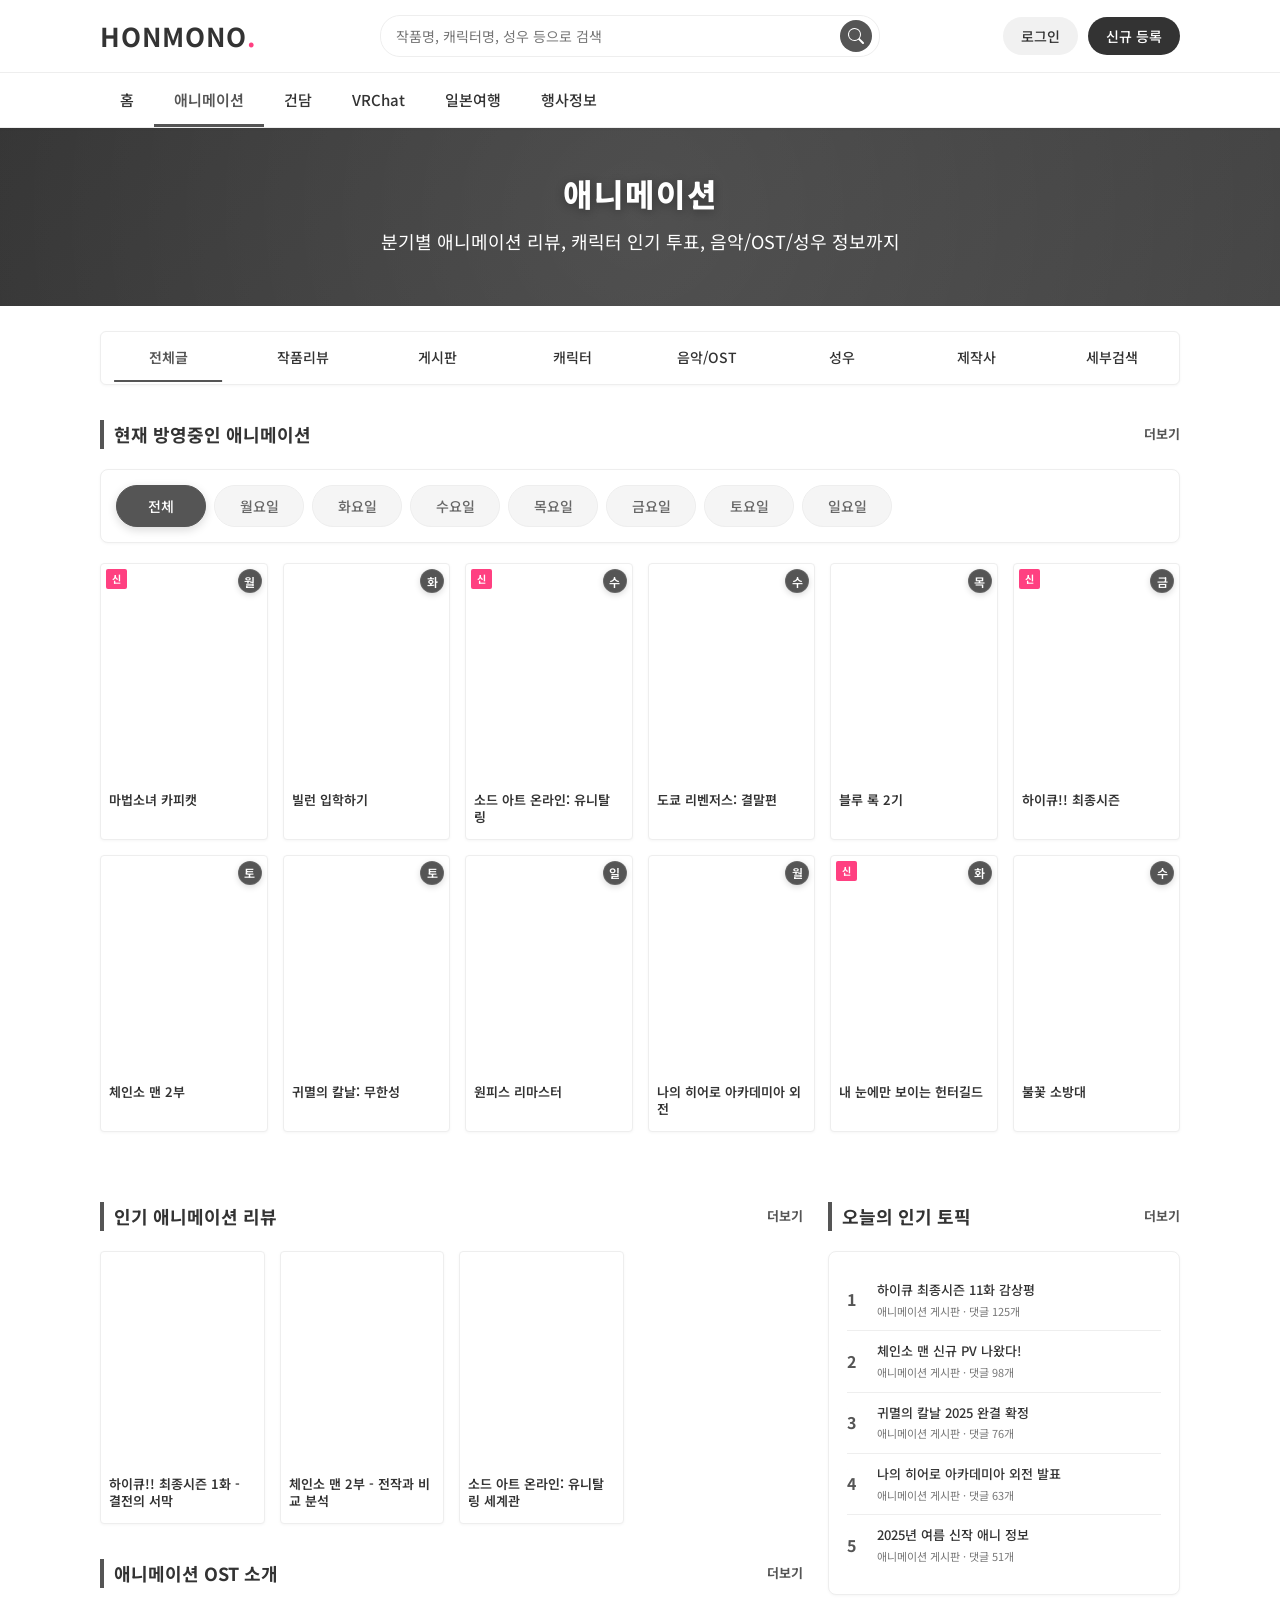
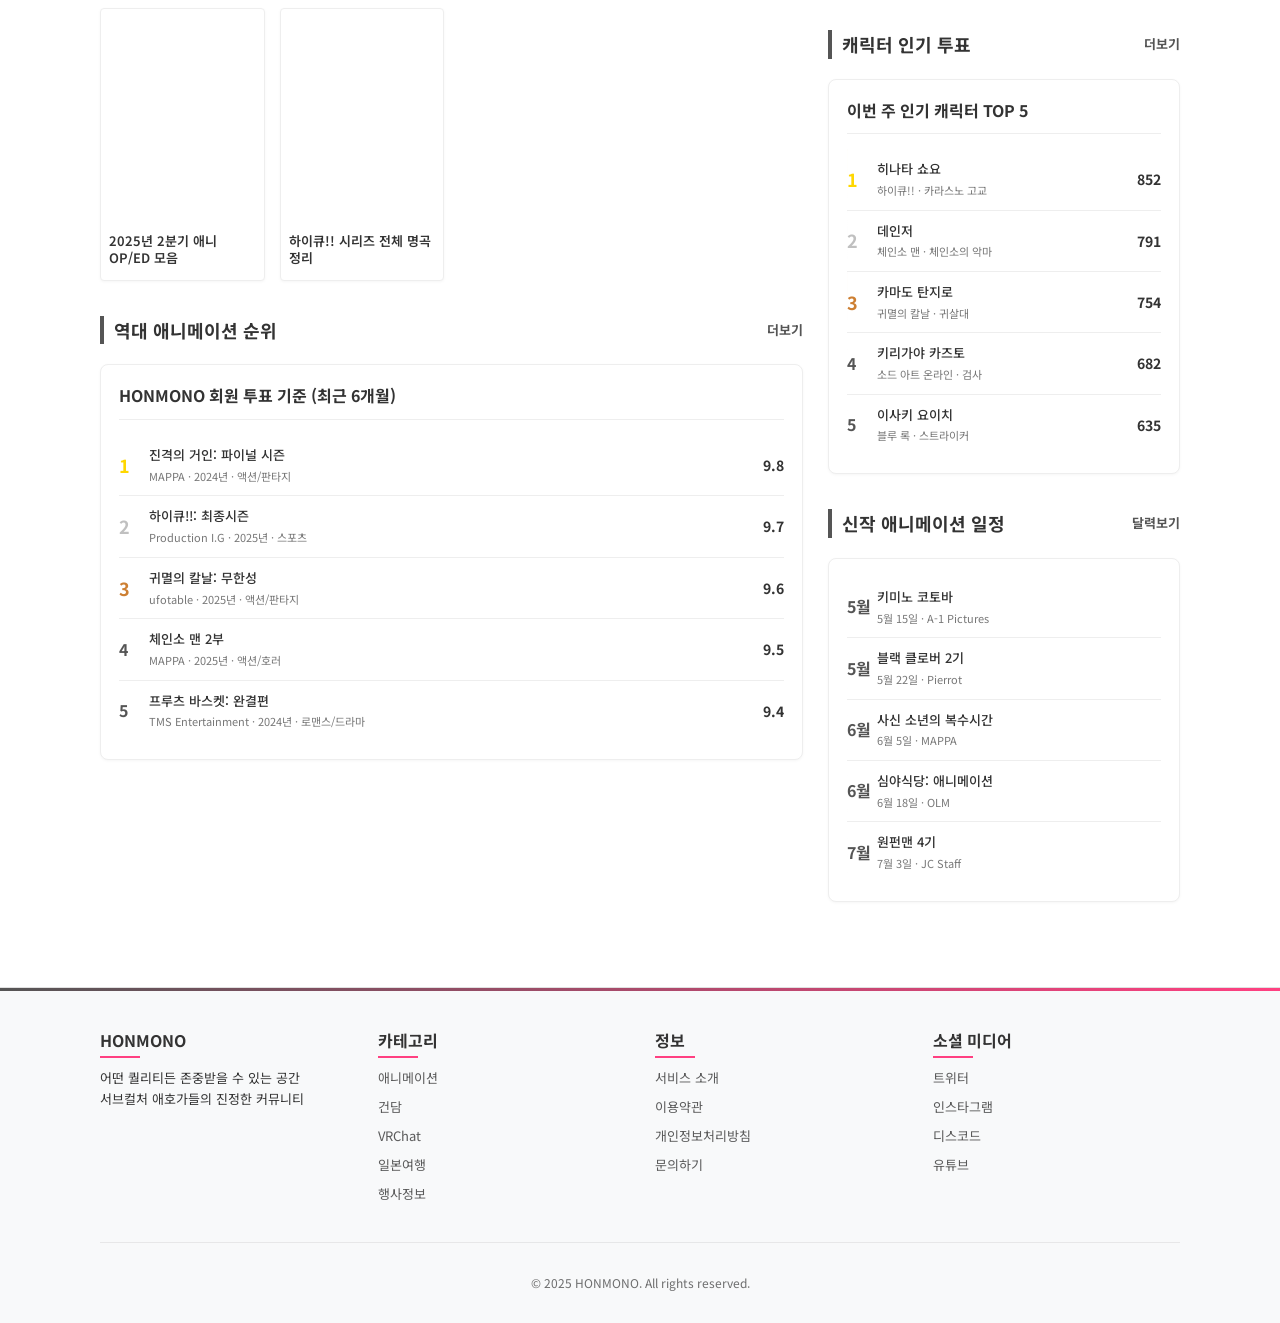
==== anime.html @ 8a212b44 "Add files via upload" ====
<!DOCTYPE html>
<html lang="ko">
<head>
  <meta charset="UTF-8">
  <meta name="viewport" content="width=device-width, initial-scale=1.0">
  <title>애니메이션 - HONMONO</title>
  <style>
    :root {
      --primary: #555555; /* 다크 그레이 - 메인 페이지와 동일 */
      --primary-dark: #333333;
      --secondary: #777777; /* 미디움 그레이 */
      --accent: #FF4081; /* 핑크 컬러 - 로고 점에 사용 */
      --background: #FFFFFF; /* 배경 흰색 */
      --header-bg: #FFFFFF; /* 헤더 배경 흰색 */
      --header-text: #333333; /* 헤더 텍스트 색상 */
      --dark-bg: #F8F9FA; /* 매우 밝은 회색으로 푸터 배경 */
      --light-text: #333333; /* 푸터 텍스트 색상 */
      --dark-text: #333333;
      --card-bg: #FFFFFF;
      --border-color: #EEEEEE;
      --card-shadow: 0 1px 3px rgba(0, 0, 0, 0.04);
      --hover-bg: #F5F5F5; /* 호버 배경색 */
    }
    
    * {
      margin: 0;
      padding: 0;
      box-sizing: border-box;
      font-family: 'Noto Sans KR', sans-serif;
    }
    
    body {
      background-color: var(--background);
      color: var(--dark-text);
      line-height: 1.6;
      font-size: 14px;
      min-height: 100vh; /* 최소 높이를 화면 높이로 설정 */
    }
    
    a {
      text-decoration: none;
      color: inherit;
    }
    
    .container {
      width: 90%;
      max-width: 1080px; /* 최대 너비를 1080px로 제한 */
      margin: 0 auto;
      padding: 0;
    }
    
    /* 애니메이션 정의 */
    @keyframes fadeIn {
      from { opacity: 0; transform: translateY(10px); }
      to { opacity: 1; transform: translateY(0); }
    }
    
    @keyframes slideInRight {
      from { opacity: 0; transform: translateX(30px); }
      to { opacity: 1; transform: translateX(0); }
    }
    
    @keyframes slideInLeft {
      from { opacity: 0; transform: translateX(-30px); }
      to { opacity: 1; transform: translateX(0); }
    }
    
    @keyframes zoomIn {
      from { opacity: 0; transform: scale(0.9); }
      to { opacity: 1; transform: scale(1); }
    }
    
    @keyframes gradientShift {
      0% { background-position: 0% 50%; }
      50% { background-position: 100% 50%; }
      100% { background-position: 0% 50%; }
    }
    
    @keyframes verySubtleBreathing {
      0% { opacity: 0.95; transform: scale(1); }
      50% { opacity: 1; transform: scale(1.01); } /* 크기 변화 매우 미세하게 */
      100% { opacity: 0.95; transform: scale(1); }
    }
    
    /* 헤더 - 메인 페이지와 동일 스타일 */
    header {
      background-color: var(--header-bg);
      color: var(--header-text);
      box-shadow: 0 1px 3px rgba(0, 0, 0, 0.05);
      position: sticky;
      top: 0;
      z-index: 1000;
      padding: 15px 0 0 0;
    }
    
    .header-container {
      display: flex;
      justify-content: space-between;
      align-items: center;
      margin-bottom: 15px;
    }
    
    .logo {
      font-size: 26px;
      font-weight: 700;
      display: flex;
      align-items: center;
      letter-spacing: 1px;
      color: var(--primary-dark);
      transition: all 0.3s ease;
    }
    
    .logo:hover {
      transform: scale(1.05);
    }
    
    .logo span {
      color: var(--accent); /* 로고의 점만 핑크색 */
      animation: none; /* pulseGlow 애니메이션 제거 */
    }
    
    /* 검색창 - 헤더에 통합 */
    .header-search {
      display: flex;
      align-items: center;
      flex: 1;
      max-width: 500px;
      margin: 0 30px;
      position: relative;
      overflow: hidden;
    }
    
    .search-input {
      width: 100%;
      padding: 10px 15px;
      border: 1px solid #eee;
      border-radius: 20px;
      font-size: 14px;
      transition: all 0.3s ease;
    }
    
    .search-input:focus {
      outline: none;
      border-color: var(--primary);
      box-shadow: 0 0 5px rgba(0, 0, 0, 0.1);
    }
    
    .search-btn {
      background-color: var(--primary);
      color: white;
      border: none;
      border-radius: 50%;
      width: 32px;
      height: 32px;
      display: flex;
      align-items: center;
      justify-content: center;
      margin-left: -40px;
      cursor: pointer;
      transition: all 0.3s ease;
      z-index: 5;
    }
    
    .search-btn:hover {
      background-color: var(--primary-dark);
      transform: rotate(90deg);
    }
    
    .search-btn svg {
      transition: all 0.3s ease;
    }
    
    .search-btn:hover svg {
      transform: scale(1.2);
    }
    
    /* 키워드 애니메이션 */
    .search-keywords {
      position: absolute;
      top: 100%;
      left: 0;
      width: 100%;
      background-color: white;
      box-shadow: 0 5px 15px rgba(0,0,0,0.1);
      border-radius: 0 0 20px 20px;
      padding: 10px;
      z-index: 100;
      display: none;
      opacity: 0;
      transform: translateY(-10px);
      transition: all 0.3s ease;
    }
    
    .search-input:focus ~ .search-keywords {
      display: block;
      opacity: 1;
      transform: translateY(0);
    }
    
    .keyword-chip {
      display: inline-block;
      padding: 5px 12px;
      background-color: #f0f0f0;
      border-radius: 15px;
      margin: 5px;
      font-size: 12px;
      transition: all 0.3s ease;
      cursor: pointer;
    }
    
    .keyword-chip:hover {
      background-color: var(--primary);
      color: white;
      transform: translateY(-3px);
      box-shadow: 0 3px 8px rgba(0,0,0,0.1);
    }
    
    /* 사용자 액션 버튼 */
    .user-actions {
      display: flex;
      gap: 10px;
    }
    
    .login-btn, .signup-btn {
      padding: 8px 18px;
      border-radius: 20px;
      font-size: 14px;
      font-weight: 500;
      transition: all 0.3s ease;
    }
    
    .login-btn {
      background-color: #f1f1f1;
      color: #333;
    }
    
    .signup-btn {
      background-color: #333;
      color: white;
      position: relative;
      overflow: hidden;
    }
    
    .login-btn:hover {
      background-color: #e5e5e5;
      transform: translateY(-3px);
    }
    
    .signup-btn:hover {
      background-color: #555555; /* 무채색(진한 회색)으로 변경 */
      transform: translateY(-3px); /* 약간 위로 이동 */
      box-shadow: 0 4px 8px rgba(0, 0, 0, 0.2); /* 그림자 추가 */
      color: white; /* 텍스트는 흰색 유지 */
    }
    
    /* 네비게이션 바 */
    .navigation-container {
      border-top: 1px solid #eee;
      border-bottom: 1px solid #eee;
    }
    
    .main-nav ul {
      display: flex;
      list-style: none;
      padding: 0;
      margin: 0;
    }
    
    .main-nav ul li a {
      display: block;
      padding: 15px 20px;
      font-size: 15px;
      font-weight: 500;
      color: #333;
      transition: all 0.2s ease;
      position: relative;
    }
    
    .main-nav ul li a:hover {
      color: var(--primary);
    }
    
    .main-nav ul li a.active {
      color: var(--primary);
      font-weight: 600;
    }
    
    .main-nav ul li a.active::after {
      content: '';
      position: absolute;
      bottom: 0;
      left: 0;
      width: 100%;
      height: 3px;
      background-color: var(--primary);
      animation: slideInRight 0.5s ease;
    }
    
    /* 배너 영역 */
    .category-banner {
      background: linear-gradient(135deg, #333333, #444444, #555555);
      background-size: 200% 200%;
      animation: gradientShift 10s ease infinite;
      padding: 40px 0;
      text-align: center;
      color: white;
      margin-bottom: 25px;
      position: relative;
      overflow: hidden;
    }
    
    .category-banner::before {
      content: '';
      position: absolute;
      width: 200%;
      height: 200%;
      top: -50%;
      left: -50%;
      background: radial-gradient(circle, rgba(255,255,255,0.1) 0%, transparent 60%);
      animation: rotating 40s linear infinite;
    }
    
    .category-banner h1 {
      position: relative;
      font-size: 32px;
      font-weight: 800;
      margin-bottom: 8px;
      display: inline-block;
      color: white;
      letter-spacing: 2px;
      animation: verySubtleBreathing 5s infinite ease-in-out;
      text-shadow: 0 2px 10px rgba(0,0,0,0.3);
    }
    
    .category-banner p {
      font-size: 18px;
      margin-top: 0;
      margin-bottom: 10px;
      display: block;
      width: 100%;
      text-align: center;
      opacity: 0;
      animation: fadeIn 1s ease forwards 0.5s;
    }
    
    /* 섹션 공통 스타일 */
    section {
      margin: 35px 0;
      padding: 0;
      animation: fadeIn 0.8s ease-out;
    }
    
    .section-title {
      font-size: 18px;
      font-weight: 700;
      margin-bottom: 20px;
      color: var(--primary-dark);
      border-left: 4px solid var(--primary);
      padding-left: 10px;
      display: flex;
      justify-content: space-between;
      align-items: center;
      position: relative;
    }
    
    /* 분홍색 밑줄 제거 */
    .section-title::after {
      display: none;
    }
    
    .view-more {
      font-size: 13px;
      color: var(--primary);
      transition: all 0.3s ease;
      display: flex;
      align-items: center;
    }
    
    /* 화살표 제거 */
    .view-more::after {
      display: none;
    }
    
    .view-more:hover {
      color: var(--primary-dark);
    }
    
    /* 하부 게시판 메뉴 */
    .submenu {
      display: flex;
      background-color: var(--card-bg);
      border-radius: 6px;
      overflow: hidden;
      box-shadow: var(--card-shadow);
      margin-bottom: 25px;
      border: 1px solid var(--border-color);
      animation: fadeIn 0.8s ease;
    }
    
    .submenu a {
      flex: 1;
      padding: 14px 0;
      text-align: center;
      font-weight: 500;
      font-size: 14px;
      color: var(--dark-text);
      transition: all 0.3s ease;
      border-bottom: 2px solid transparent;
      position: relative;
    }
    
    .submenu a::before {
      content: '';
      position: absolute;
      bottom: 0;
      left: 50%;
      width: 0;
      height: 2px;
      background-color: var(--primary);
      transition: all 0.3s ease;
      transform: translateX(-50%);
    }
    
    .submenu a:hover {
      background-color: var(--hover-bg);
      color: var(--primary);
    }
    
    .submenu a:hover::before {
      width: 80%;
    }
    
    .submenu a.active {
      color: var(--primary);
      font-weight: 600;
    }
    
    .submenu a.active::before {
      width: 80%;
    }
    
    /* 세부검색 스타일 */
    .search-menu-item {
      display: flex;
      align-items: center;
      justify-content: center;
    }
    
    .search-menu-item::before {
      content: '';
      display: inline-block;
      width: 14px;
      height: 14px;
      margin-right: 4px;
      background-image: url("data:image/svg+xml,%3Csvg xmlns='http://www.w3.org/2000/svg' width='14' height='14' viewBox='0 0 24 24' fill='none' stroke='%23555555' stroke-width='2' stroke-linecap='round' stroke-linejoin='round'%3E%3Ccircle cx='11' cy='11' r='8'%3E%3C/circle%3E%3Cline x1='21' y1='21' x2='16.65' y2='16.65'%3E%3C/line%3E%3C/svg%3E");
      background-size: contain;
      background-repeat: no-repeat;
    }
    
    /* 요일 탭 스타일 */
    .weekday-tabs {
      display: flex;
      gap: 8px;
      margin-bottom: 20px;
      background-color: var(--card-bg);
      border-radius: 8px;
      padding: 15px;
      box-shadow: var(--card-shadow);
      border: 1px solid var(--border-color);
      overflow-x: auto;
      -ms-overflow-style: none;
      scrollbar-width: none;
      animation: fadeIn 0.8s ease;
    }
    
    .weekday-tabs::-webkit-scrollbar {
      display: none;
    }
    
    .weekday-tab {
      background-color: #f5f5f5;
      border: 1px solid #eee;
      border-radius: 25px;
      padding: 10px 18px;
      font-size: 14px;
      font-weight: 500;
      color: #666;
      cursor: pointer;
      transition: all 0.3s ease;
      min-width: 90px;
      text-align: center;
      position: relative;
      overflow: hidden;
    }
    
    .weekday-tab::before {
      content: '';
      position: absolute;
      top: 0;
      left: 0;
      width: 100%;
      height: 100%;
      background: linear-gradient(120deg, transparent, rgba(255,255,255,0.6), transparent);
      transform: translateX(-100%);
      transition: all 0.6s ease;
    }
    
    .weekday-tab:hover {
      background-color: #ededed;
      transform: translateY(-3px);
      box-shadow: 0 3px 10px rgba(0,0,0,0.08);
    }
    
    .weekday-tab:hover::before {
      transform: translateX(100%);
    }
    
    .weekday-tab.active {
      background-color: var(--primary);
      color: white;
      border-color: var(--primary);
      box-shadow: 0 3px 10px rgba(0,0,0,0.15);
    }
    
    /* 애니메이션 그리드 (이미지와 같은 스타일로 수정) */
    .anime-grid {
      display: grid;
      grid-template-columns: repeat(auto-fill, minmax(160px, 1fr)); /* 더 작은 카드로 조정 */
      gap: 15px; /* 간격 줄임 */
    }
    
    .anime-grid.small {
      grid-template-columns: repeat(auto-fill, minmax(160px, 1fr));
    }
    
    /* 애니메이션 카드 수정 */
    .anime-card {
      background: var(--card-bg);
      border-radius: 4px; /* 더 작은 라운드 처리 */
      overflow: hidden;
      box-shadow: var(--card-shadow);
      transition: transform 0.3s, box-shadow 0.3s;
      border: 1px solid var(--border-color);
      position: relative;
    }
    
    /* 호버 효과 간소화 */
    .anime-card:hover {
      transform: translateY(-5px);
      box-shadow: 0 5px 15px rgba(0, 0, 0, 0.1);
    }
    
    /* 이미지 비율 조정 */
    .anime-image {
      height: 0;
      padding-bottom: 133%; /* 3:4 비율로 조정 */
      background-position: center;
      background-size: cover;
      position: relative;
    }
    
    /* 새 배지 스타일 */
    .new-badge {
      position: absolute;
      top: 5px;
      left: 5px;
      background-color: #FF4081;
      color: white;
      padding: 2px 6px;
      font-size: 10px;
      font-weight: 700;
      border-radius: 2px;
      z-index: 2;
    }
    
    /* 요일 배지 스타일 변경 - 모노톤으로 통일 */
    .weekday-badge {
      position: absolute;
      top: 5px;
      right: 5px; /* 오른쪽으로 이동 */
      background: #555555; /* 모든 배지 배경색을 중간 톤의 그레이로 통일 */
      color: #ffffff; /* 텍스트는 흰색으로 통일 */
      width: 24px; /* 크기 줄임 */
      height: 24px; /* 크기 줄임 */
      border-radius: 50%;
      display: flex;
      align-items: center;
      justify-content: center;
      font-weight: 600;
      font-size: 12px;
      box-shadow: 0 2px 6px rgba(0, 0, 0, 0.15);
      z-index: 2;
      border: 1px solid rgba(255, 255, 255, 0.1);
      transition: all 0.3s ease;
    }
    
    /* 호버 효과 */
    .anime-card:hover .weekday-badge {
      transform: scale(1.1);
      background: #333333; /* 호버 시 약간 더 어두운 색상으로 변경 */
      box-shadow: 0 3px 8px rgba(0, 0, 0, 0.25);
    }
    
    /* 애니메이션 내용 영역 */
    .anime-content {
      padding: 8px; /* 패딩 줄임 */
    }
    
    /* 제목 스타일 간소화 */
    .anime-title {
      font-size: 13px; /* 더 작은 폰트 사이즈 */
      font-weight: 600;
      margin-bottom: 5px;
      line-height: 1.3;
      -webkit-line-clamp: 2;
      -webkit-box-orient: vertical;
      overflow: hidden;
      display: -webkit-box;
      height: 2.6em; /* 두 줄 높이 고정 */
    }
    
    /* 컬럼 레이아웃 */
    .two-column {
      display: grid;
      grid-template-columns: 2fr 1fr;
      gap: 25px;
    }
    
    /* 순위 스타일 */
    .ranking-container {
      background: var(--card-bg);
      border-radius: 8px;
      padding: 18px;
      box-shadow: var(--card-shadow);
      margin-bottom: 25px;
      border: 1px solid var(--border-color);
      transition: all 0.3s ease;
    }
    
    .ranking-container:hover {
      box-shadow: 0 10px 20px rgba(0, 0, 0, 0.08);
      transform: translateY(-5px);
    }
    
    .ranking-title {
      font-size: 16px;
      font-weight: 700;
      margin-bottom: 15px;
      color: var(--primary-dark);
      padding-bottom: 10px;
      border-bottom: 1px solid var(--border-color);
    }
    
    .ranking-list {
      list-style-type: none;
    }
    
/* 인기 순위 항목에 빛 지나가는 효과 추가 */
.ranking-item {
  display: flex;
  align-items: center;
  padding: 10px 0;
  border-bottom: 1px solid var(--border-color);
  transition: all 0.3s ease;
  opacity: 0;
  transform: translateX(-10px);
  animation: slideInLeft 0.5s ease forwards;
  animation-delay: calc(var(--rank-index, 0) * 0.1s);
  position: relative; /* 가상 요소 위치 기준 */
  overflow: hidden; /* 빛 효과 가두기 */
}

/* 빛 지나가는 효과를 위한 가상 요소 */
.ranking-item::before {
  content: '';
  position: absolute;
  top: 0;
  left: 0;
  width: 100%;
  height: 100%;
  background: linear-gradient(120deg, transparent, rgba(255, 255, 255, 0.2), transparent);
  transform: translateX(-100%);
  transition: all 0.5s ease;
  z-index: 1;
  pointer-events: none;
}

/* 호버 시 빛 효과 애니메이션 */
.ranking-item:hover::before {
  transform: translateX(100%);
}

/* 기존 호버 효과는 유지 */
.ranking-item:hover {
  background-color: rgba(85, 85, 85, 0.05);
  transform: translateX(5px);
  padding-left: 8px;
  border-radius: 4px;
}

/* TOP3 항목에는 더 밝은 빛 효과 */
.top3::before {
  background: linear-gradient(120deg, transparent, rgba(255, 215, 0, 0.15), transparent); /* 금색 빛 */
}

.top3:nth-child(2)::before {
  background: linear-gradient(120deg, transparent, rgba(192, 192, 192, 0.15), transparent); /* 은색 빛 */
}

.top3:nth-child(3)::before {
  background: linear-gradient(120deg, transparent, rgba(205, 127, 50, 0.15), transparent); /* 동색 빛 */
}
    
    .ranking-item:hover {
      background-color: rgba(85, 85, 85, 0.05);
      transform: translateX(5px);
      padding-left: 8px;
      border-radius: 4px;
    }
    
    .ranking-item:last-child {
      border-bottom: none;
    }
    
    .ranking-number {
      flex: 0 0 30px;
      font-size: 16px;
      font-weight: 700;
      color: var(--primary);
    }
    
    .ranking-info {
      flex: 1;
    }
    
    .ranking-name {
      font-weight: 500;
      margin-bottom: 2px;
      font-size: 13px;
      transition: all 0.3s ease;
    }
    
    .ranking-item:hover .ranking-name {
      color: var(--primary);
    }
    
    .ranking-detail {
      font-size: 11px;
      color: #777;
    }
    
    .ranking-score {
      flex: 0 0 40px;
      text-align: right;
      font-weight: 700;
      color: var(--primary-dark);
    }
    
    .top3 .ranking-number {
      font-size: 18px;
      color: gold;
    }
    
    .top3:nth-child(2) .ranking-number {
      color: silver;
    }
    
    .top3:nth-child(3) .ranking-number {
      color: #cd7f32; /* 브론즈 색상 */
    }
    
    /* 푸터 */
    footer {
      background-color: var(--dark-bg);
      color: var(--light-text);
      padding: 40px 0 30px;
      margin-top: 50px;
      font-size: 13px;
      border-top: 1px solid #E0E0E0;
      position: relative;
      overflow: hidden;
    }
    
    footer::before {
      content: '';
      position: absolute;
      top: 0;
      left: 0;
      width: 100%;
      height: 3px;
      background: linear-gradient(90deg, var(--primary), var(--accent), var(--primary));
      background-size: 200% 100%;
      animation: gradientShift 10s ease infinite;
    }
    
    .footer-content {
      display: grid;
      grid-template-columns: repeat(auto-fit, minmax(180px, 1fr));
      gap: 30px;
      animation: fadeIn 1s ease;
    }
    
    .footer-section h3 {
      margin-bottom: 15px;
      color: var(--primary-dark);
      font-size: 16px;
      position: relative;
      display: inline-block;
    }
    
    .footer-section h3::after {
      content: '';
      position: absolute;
      bottom: -5px;
      left: 0;
      width: 40px;
      height: 2px;
      background-color: var(--accent);
      transition: all 0.3s ease;
    }
    
    .footer-section:hover h3::after {
      width: 100%;
    }
    
    .footer-section ul {
      list-style: none;
    }
    
    .footer-section ul li {
      margin-bottom: 8px;
      transition: all 0.3s ease;
      transform: translateX(0);
    }
    
    .footer-section ul li a {
      opacity: 0.8;
      transition: all 0.3s ease;
      display: inline-block;
    }
    
    .footer-section ul li a:hover {
      opacity: 1;
      color: var(--primary);
      transform: translateX(5px);
    }
    
    .footer-bottom {
      text-align: center;
      padding-top: 30px;
      margin-top: 30px;
      border-top: 1px solid rgba(0, 0, 0, 0.1);
      font-size: 12px;
      opacity: 0.7;
    }
    
    /* 반응형 설계 */
    @media (max-width: 900px) {
      .anime-grid {
        grid-template-columns: repeat(3, 1fr);
      }
    }
    
    @media (max-width: 768px) {
      .header-container {
        flex-direction: column;
      }
      
      .header-search {
        margin: 15px 0;
        max-width: 100%;
      }
      
      .user-actions {
        margin-top: 10px;
      }
      
      .main-nav ul {
        flex-wrap: nowrap;
        overflow-x: auto;
        -ms-overflow-style: none;
        scrollbar-width: none;
      }
      
      .main-nav ul::-webkit-scrollbar {
        display: none;
      }
      
      .main-nav ul li a {
        padding: 12px 15px;
        white-space: nowrap;
      }
      
      .category-banner h1 {
        font-size: 26px;
      }
      
      .category-banner p {
        font-size: 14px;
      }
      
      .two-column {
        grid-template-columns: 1fr;
      }
      
      .anime-grid, .anime-grid.small {
        grid-template-columns: repeat(auto-fill, minmax(130px, 1fr));
      }
      
      .weekday-tabs {
        padding: 10px;
      }
      
      .weekday-tab {
        padding: 8px 12px;
        min-width: 75px;
      }
    }
    
    @media (max-width: 600px) {
      .anime-grid {
        grid-template-columns: repeat(2, 1fr);
        gap: 10px;
      }
      
      .section-title {
        font-size: 16px;
      }
      
      .weekday-badge {
        width: 20px;
        height: 20px;
        font-size: 10px;
      }
    }
  </style>
 <link href="https://fonts.googleapis.com/css2?family=Noto+Sans+KR:wght@400;500;700;900&display=swap" rel="stylesheet">
</head>
<body>
  <!-- 헤더 -->
  <header>
    <div class="container header-container">
      <div class="logo">
        <a href="index.html">HONMONO<span>.</span></a>
      </div>
      <div class="header-search">
        <input type="text" class="search-input" placeholder="작품명, 캐릭터명, 성우 등으로 검색">
        <button class="search-btn">
          <svg xmlns="http://www.w3.org/2000/svg" width="16" height="16" fill="currentColor" viewBox="0 0 16 16">
            <path d="M11.742 10.344a6.5 6.5 0 1 0-1.397 1.398h-.001c.03.04.062.078.098.115l3.85 3.85a1 1 0 0 0 1.415-1.414l-3.85-3.85a1.007 1.007 0 0 0-.115-.1zM12 6.5a5.5 5.5 0 1 1-11 0 5.5 5.5 0 0 1 11 0z"/>
          </svg>
        </button>
        <div class="search-keywords">
          <span class="keyword-chip">하이큐</span>
          <span class="keyword-chip">체인소맨</span>
          <span class="keyword-chip">원피스</span>
          <span class="keyword-chip">귀멸의칼날</span>
          <span class="keyword-chip">소드아트온라인</span>
          <span class="keyword-chip">블루락</span>
          <span class="keyword-chip">애니음악</span>
          <span class="keyword-chip">성우정보</span>
        </div>
      </div>
      <div class="user-actions">
        <a href="#" class="login-btn">로그인</a>
        <a href="#" class="signup-btn">신규 등록</a>
      </div>
    </div>
    <div class="navigation-container">
      <div class="container">
        <nav class="main-nav">
          <ul>
            <li><a href="index.html">홈</a></li>
            <li><a href="anime.html" class="active">애니메이션</a></li>
            <li><a href="gundam.html">건담</a></li>
            <li><a href="vrchat.html">VRChat</a></li>
            <li><a href="travel.html">일본여행</a></li>
            <li><a href="events.html">행사정보</a></li>
          </ul>
        </nav>
      </div>
    </div>
  </header>
  
  <!-- 카테고리 배너 -->
  <div class="category-banner">
    <div class="container">
      <h1>애니메이션</h1>
      <p>분기별 애니메이션 리뷰, 캐릭터 인기 투표, 음악/OST/성우 정보까지</p>
    </div>
  </div>
  
  <div class="container">
    <!-- 하부 게시판 메뉴 - 굿즈 정보 제거, 세부검색 추가 -->
    <div class="submenu">
      <a href="#" class="active">전체글</a>
      <a href="#">작품리뷰</a>
      <a href="#">게시판</a>
      <a href="#">캐릭터</a>
      <a href="#">음악/OST</a>
      <a href="#">성우</a>
      <a href="#">제작사</a>
      <a href="#" class="search-menu-item">세부검색</a>
    </div>
    
    <!-- 현재 방영중 애니메이션 섹션 -->
    <section>
      <div class="section-title">
        현재 방영중인 애니메이션
        <a href="#" class="view-more">더보기</a>
      </div>
      
      <!-- 요일 필터 탭 -->
      <div class="weekday-tabs">
        <button class="weekday-tab active" data-day="all">전체</button>
        <button class="weekday-tab" data-day="mon">월요일</button>
        <button class="weekday-tab" data-day="tue">화요일</button>
        <button class="weekday-tab" data-day="wed">수요일</button>
        <button class="weekday-tab" data-day="thu">목요일</button>
        <button class="weekday-tab" data-day="fri">금요일</button>
        <button class="weekday-tab" data-day="sat">토요일</button>
        <button class="weekday-tab" data-day="sun">일요일</button>
      </div>
      
      <!-- 이미지 스타일 애니메이션 그리드로 변경 -->
      <div class="anime-grid weekday-anime">
        <!-- 월요일 방영 (신작) -->
        <div class="anime-card" data-day="mon">
          <span class="new-badge">신</span>
          <div class="weekday-badge">월</div>
          <div class="anime-image" style="background-image: url('https://via.placeholder.com/400x533');"></div>
          <div class="anime-content">
            <h3 class="anime-title">마법소녀 카피캣</h3>
          </div>
        </div>
        
        <!-- 화요일 방영 -->
        <div class="anime-card" data-day="tue">
          <div class="weekday-badge">화</div>
          <div class="anime-image" style="background-image: url('https://via.placeholder.com/400x533');"></div>
          <div class="anime-content">
            <h3 class="anime-title">빌런 입학하기</h3>
          </div>
        </div>
        
        <!-- 수요일 방영 (신작) -->
        <div class="anime-card" data-day="wed">
          <span class="new-badge">신</span>
          <div class="weekday-badge">수</div>
          <div class="anime-image" style="background-image: url('https://via.placeholder.com/400x533');"></div>
          <div class="anime-content">
            <h3 class="anime-title">소드 아트 온라인: 유니탈 링</h3>
          </div>
        </div>
        
        <!-- 수요일 방영 2 -->
        <div class="anime-card" data-day="wed">
          <div class="weekday-badge">수</div>
          <div class="anime-image" style="background-image: url('https://via.placeholder.com/400x533');"></div>
          <div class="anime-content">
            <h3 class="anime-title">도쿄 리벤저스: 결말편</h3>
          </div>
        </div>
        
        <!-- 목요일 방영 -->
        <div class="anime-card" data-day="thu">
          <div class="weekday-badge">목</div>
          <div class="anime-image" style="background-image: url('https://via.placeholder.com/400x533');"></div>
          <div class="anime-content">
            <h3 class="anime-title">블루 록 2기</h3>
          </div>
        </div>
        
        <!-- 금요일 방영 (신작) -->
        <div class="anime-card" data-day="fri">
          <span class="new-badge">신</span>
          <div class="weekday-badge">금</div>
          <div class="anime-image" style="background-image: url('https://via.placeholder.com/400x533');"></div>
          <div class="anime-content">
            <h3 class="anime-title">하이큐!! 최종시즌</h3>
          </div>
        </div>
        
        <!-- 토요일 방영 -->
        <div class="anime-card" data-day="sat">
          <div class="weekday-badge">토</div>
          <div class="anime-image" style="background-image: url('https://via.placeholder.com/400x533');"></div>
          <div class="anime-content">
            <h3 class="anime-title">체인소 맨 2부</h3>
          </div>
        </div>
        
        <!-- 토요일 방영 2 -->
        <div class="anime-card" data-day="sat">
          <div class="weekday-badge">토</div>
          <div class="anime-image" style="background-image: url('https://via.placeholder.com/400x533');"></div>
          <div class="anime-content">
            <h3 class="anime-title">귀멸의 칼날: 무한성</h3>
          </div>
        </div>
        
        <!-- 일요일 방영 -->
        <div class="anime-card" data-day="sun">
          <div class="weekday-badge">일</div>
          <div class="anime-image" style="background-image: url('https://via.placeholder.com/400x533');"></div>
          <div class="anime-content">
            <h3 class="anime-title">원피스 리마스터</h3>
          </div>
        </div>
        
        <!-- 추가 애니메이션 카드 (10개 이상으로 늘림) -->
        <div class="anime-card" data-day="mon">
          <div class="weekday-badge">월</div>
          <div class="anime-image" style="background-image: url('https://via.placeholder.com/400x533');"></div>
          <div class="anime-content">
            <h3 class="anime-title">나의 히어로 아카데미아 외전</h3>
          </div>
        </div>
        
        <div class="anime-card" data-day="tue">
          <span class="new-badge">신</span>
          <div class="weekday-badge">화</div>
          <div class="anime-image" style="background-image: url('https://via.placeholder.com/400x533');"></div>
          <div class="anime-content">
            <h3 class="anime-title">내 눈에만 보이는 헌터길드</h3>
          </div>
        </div>
        
        <div class="anime-card" data-day="wed">
          <div class="weekday-badge">수</div>
          <div class="anime-image" style="background-image: url('https://via.placeholder.com/400x533');"></div>
          <div class="anime-content">
            <h3 class="anime-title">불꽃 소방대</h3>
          </div>
        </div>
      </div>
    </section>
    
    <div class="two-column">
      <div>
        <!-- 인기 애니메이션 리뷰 - 크기 축소 -->
        <section>
          <div class="section-title">
            인기 애니메이션 리뷰
            <a href="#" class="view-more">더보기</a>
          </div>
          <div class="anime-grid small">
            <div class="anime-card">
              <div class="anime-image" style="background-image: url('https://via.placeholder.com/400x533');"></div>
              <div class="anime-content">
                <h3 class="anime-title">하이큐!! 최종시즌 1화 - 결전의 서막</h3>
              </div>
            </div>
            <div class="anime-card">
              <div class="anime-image" style="background-image: url('https://via.placeholder.com/400x533');"></div>
              <div class="anime-content">
                <h3 class="anime-title">체인소 맨 2부 - 전작과 비교 분석</h3>
              </div>
            </div>
            <div class="anime-card">
              <div class="anime-image" style="background-image: url('https://via.placeholder.com/400x533');"></div>
              <div class="anime-content">
                <h3 class="anime-title">소드 아트 온라인: 유니탈 링 세계관</h3>
              </div>
            </div>
          </div>
        </section>
        
        <!-- 애니메이션 OST - 크기 축소 -->
        <section>
          <div class="section-title">
            애니메이션 OST 소개
            <a href="#" class="view-more">더보기</a>
          </div>
          <div class="anime-grid small">
            <div class="anime-card">
              <div class="anime-image" style="background-image: url('https://via.placeholder.com/400x533');"></div>
              <div class="anime-content">
                <h3 class="anime-title">2025년 2분기 애니 OP/ED 모음</h3>
              </div>
            </div>
            <div class="anime-card">
              <div class="anime-image" style="background-image: url('https://via.placeholder.com/400x533');"></div>
              <div class="anime-content">
                <h3 class="anime-title">하이큐!! 시리즈 전체 명곡 정리</h3>
              </div>
            </div>
          </div>
        </section>
        
        <!-- 추가: 역대 애니메이션 순위 -->
        <section>
          <div class="section-title">
            역대 애니메이션 순위
            <a href="#" class="view-more">더보기</a>
          </div>
          <div class="ranking-container">
            <h3 class="ranking-title">HONMONO 회원 투표 기준 (최근 6개월)</h3>
            <ul class="ranking-list">
              <li class="ranking-item top3" style="--rank-index: 0;">
                <div class="ranking-number">1</div>
                <div class="ranking-info">
                  <div class="ranking-name">진격의 거인: 파이널 시즌</div>
                  <div class="ranking-detail">MAPPA · 2024년 · 액션/판타지</div>
                </div>
                <div class="ranking-score">9.8</div>
              </li>
              <li class="ranking-item top3" style="--rank-index: 1;">
                <div class="ranking-number">2</div>
                <div class="ranking-info">
                  <div class="ranking-name">하이큐!!: 최종시즌</div>
                  <div class="ranking-detail">Production I.G · 2025년 · 스포츠</div>
                </div>
                <div class="ranking-score">9.7</div>
              </li>
              <li class="ranking-item top3" style="--rank-index: 2;">
                <div class="ranking-number">3</div>
                <div class="ranking-info">
                  <div class="ranking-name">귀멸의 칼날: 무한성</div>
                  <div class="ranking-detail">ufotable · 2025년 · 액션/판타지</div>
                </div>
                <div class="ranking-score">9.6</div>
              </li>
              <li class="ranking-item" style="--rank-index: 3;">
                <div class="ranking-number">4</div>
                <div class="ranking-info">
                  <div class="ranking-name">체인소 맨 2부</div>
                  <div class="ranking-detail">MAPPA · 2025년 · 액션/호러</div>
                </div>
                <div class="ranking-score">9.5</div>
              </li>
              <li class="ranking-item" style="--rank-index: 4;">
                <div class="ranking-number">5</div>
                <div class="ranking-info">
                  <div class="ranking-name">프루츠 바스켓: 완결편</div>
                  <div class="ranking-detail">TMS Entertainment · 2024년 · 로맨스/드라마</div>
                </div>
                <div class="ranking-score">9.4</div>
              </li>
            </ul>
          </div>
        </section>
      </div>
      
      <!-- 우측 사이드바 -->
      <aside>
        <!-- 오늘의 인기 토픽 섹션 -->
        <section>
          <div class="section-title">
            오늘의 인기 토픽
            <a href="#" class="view-more">더보기</a>
          </div>
          <div class="ranking-container">
            <ul class="ranking-list">
              <li class="ranking-item" style="--rank-index: 0;">
                <div class="ranking-number">1</div>
                <div class="ranking-info">
                  <div class="ranking-name">하이큐 최종시즌 11화 감상평</div>
                  <div class="ranking-detail">애니메이션 게시판 · 댓글 125개</div>
                </div>
              </li>
              <li class="ranking-item" style="--rank-index: 1;">
                <div class="ranking-number">2</div>
                <div class="ranking-info">
                  <div class="ranking-name">체인소 맨 신규 PV 나왔다!</div>
                  <div class="ranking-detail">애니메이션 게시판 · 댓글 98개</div>
                </div>
              </li>
              <li class="ranking-item" style="--rank-index: 2;">
                <div class="ranking-number">3</div>
                <div class="ranking-info">
                  <div class="ranking-name">귀멸의 칼날 2025 완결 확정</div>
                  <div class="ranking-detail">애니메이션 게시판 · 댓글 76개</div>
                </div>
              </li>
              <li class="ranking-item" style="--rank-index: 3;">
                <div class="ranking-number">4</div>
                <div class="ranking-info">
                  <div class="ranking-name">나의 히어로 아카데미아 외전 발표</div>
                  <div class="ranking-detail">애니메이션 게시판 · 댓글 63개</div>
                </div>
              </li>
              <li class="ranking-item" style="--rank-index: 4;">
                <div class="ranking-number">5</div>
                <div class="ranking-info">
                  <div class="ranking-name">2025년 여름 신작 애니 정보</div>
                  <div class="ranking-detail">애니메이션 게시판 · 댓글 51개</div>
                </div>
              </li>
            </ul>
          </div>
        </section>
        
        <!-- 캐릭터 인기 투표 -->
        <section>
          <div class="section-title">
            캐릭터 인기 투표
            <a href="#" class="view-more">더보기</a>
          </div>
          <div class="ranking-container">
            <h3 class="ranking-title">이번 주 인기 캐릭터 TOP 5</h3>
            <ul class="ranking-list">
              <li class="ranking-item top3" style="--rank-index: 0;">
                <div class="ranking-number">1</div>
                <div class="ranking-info">
                  <div class="ranking-name">히나타 쇼요</div>
                  <div class="ranking-detail">하이큐!! · 카라스노 고교</div>
                </div>
                <div class="ranking-score">852</div>
              </li>
              <li class="ranking-item top3" style="--rank-index: 1;">
                <div class="ranking-number">2</div>
                <div class="ranking-info">
                  <div class="ranking-name">데인저</div>
                  <div class="ranking-detail">체인소 맨 · 체인소의 악마</div>
                </div>
                <div class="ranking-score">791</div>
              </li>
              <li class="ranking-item top3" style="--rank-index: 2;">
                <div class="ranking-number">3</div>
                <div class="ranking-info">
                  <div class="ranking-name">카마도 탄지로</div>
                  <div class="ranking-detail">귀멸의 칼날 · 귀살대</div>
                </div>
                <div class="ranking-score">754</div>
              </li>
              <li class="ranking-item" style="--rank-index: 3;">
                <div class="ranking-number">4</div>
                <div class="ranking-info">
                  <div class="ranking-name">키리가야 카즈토</div>
                  <div class="ranking-detail">소드 아트 온라인 · 검사</div>
                </div>
                <div class="ranking-score">682</div>
              </li>
              <li class="ranking-item" style="--rank-index: 4;">
                <div class="ranking-number">5</div>
                <div class="ranking-info">
                  <div class="ranking-name">이사키 요이치</div>
                  <div class="ranking-detail">블루 록 · 스트라이커</div>
                </div>
                <div class="ranking-score">635</div>
              </li>
            </ul>
          </div>
        </section>
        
        <!-- 신작 애니메이션 일정 -->
        <section>
          <div class="section-title">
            신작 애니메이션 일정
            <a href="#" class="view-more">달력보기</a>
          </div>
          <div class="ranking-container">
            <ul class="ranking-list">
              <li class="ranking-item" style="--rank-index: 0;">
                <div class="ranking-number">5월</div>
                <div class="ranking-info">
                  <div class="ranking-name">키미노 코토바</div>
                  <div class="ranking-detail">5월 15일 · A-1 Pictures</div>
                </div>
              </li>
              <li class="ranking-item" style="--rank-index: 1;">
                <div class="ranking-number">5월</div>
                <div class="ranking-info">
                  <div class="ranking-name">블랙 클로버 2기</div>
                  <div class="ranking-detail">5월 22일 · Pierrot</div>
                </div>
              </li>
              <li class="ranking-item" style="--rank-index: 2;">
                <div class="ranking-number">6월</div>
                <div class="ranking-info">
                  <div class="ranking-name">사신 소년의 복수시간</div>
                  <div class="ranking-detail">6월 5일 · MAPPA</div>
                </div>
              </li>
              <li class="ranking-item" style="--rank-index: 3;">
                <div class="ranking-number">6월</div>
                <div class="ranking-info">
                  <div class="ranking-name">심야식당: 애니메이션</div>
                  <div class="ranking-detail">6월 18일 · OLM</div>
                </div>
              </li>
              <li class="ranking-item" style="--rank-index: 4;">
                <div class="ranking-number">7월</div>
                <div class="ranking-info">
                  <div class="ranking-name">원펀맨 4기</div>
                  <div class="ranking-detail">7월 3일 · JC Staff</div>
                </div>
              </li>
            </ul>
          </div>
        </section>
      </aside>
    </div>
  </div>
  
  <!-- 푸터 -->
  <footer>
    <div class="container">
      <div class="footer-content">
        <div class="footer-section">
          <h3>HONMONO</h3>
          <p>어떤 퀄리티든 존중받을 수 있는 공간<br>서브컬처 애호가들의 진정한 커뮤니티</p>
        </div>
        <div class="footer-section">
          <h3>카테고리</h3>
          <ul>
            <li><a href="#">애니메이션</a></li>
            <li><a href="#">건담</a></li>
            <li><a href="#">VRChat</a></li>
            <li><a href="#">일본여행</a></li>
            <li><a href="#">행사정보</a></li>
          </ul>
        </div>
        <div class="footer-section">
          <h3>정보</h3>
          <ul>
            <li><a href="#">서비스 소개</a></li>
            <li><a href="#">이용약관</a></li>
            <li><a href="#">개인정보처리방침</a></li>
            <li><a href="#">문의하기</a></li>
          </ul>
        </div>
        <div class="footer-section">
          <h3>소셜 미디어</h3>
          <ul>
            <li><a href="#">트위터</a></li>
            <li><a href="#">인스타그램</a></li>
            <li><a href="#">디스코드</a></li>
            <li><a href="#">유튜브</a></li>
          </ul>
        </div>
      </div>
      <div class="footer-bottom">
        <p>&copy; 2025 HONMONO. All rights reserved.</p>
      </div>
    </div>
  </footer>
  
  <!-- 자바스크립트 -->
  <script>
    // DOM이 로드된 후 실행
    document.addEventListener('DOMContentLoaded', function() {
      // 애니메이션 카드에 인덱스 설정하여 시차 애니메이션 적용
      const animeCards = document.querySelectorAll('.anime-card');
      animeCards.forEach((card, index) => {
        card.style.setProperty('--card-index', index % 12); // 12개 단위로 반복
      });
      
      // 요일별 필터링 기능
      const weekdayTabs = document.querySelectorAll('.weekday-tab');
      const weekdayAnimeCards = document.querySelectorAll('.weekday-anime .anime-card');
      
      weekdayTabs.forEach(tab => {
        tab.addEventListener('click', function() {
          // 모든 탭에서 active 클래스 제거
          weekdayTabs.forEach(t => t.classList.remove('active'));
          // 클릭한 탭에 active 클래스 추가
          this.classList.add('active');
          
          // 선택한 요일 가져오기
          const selectedDay = this.getAttribute('data-day');
          
          // 애니메이션 카드 필터링
          weekdayAnimeCards.forEach(card => {
            if (selectedDay === 'all' || card.getAttribute('data-day') === selectedDay) {
              card.style.display = '';
              setTimeout(() => {
                card.style.opacity = '1';
                card.style.transform = 'translateY(0)';
              }, 50);
            } else {
              card.style.opacity = '0';
              card.style.transform = 'translateY(20px)';
              setTimeout(() => {
                card.style.display = 'none';
              }, 300);
            }
          });
        });
      });
      
      // 서브메뉴 활성화
      document.querySelectorAll('.submenu a').forEach(menuItem => {
        menuItem.addEventListener('click', function(e) {
          e.preventDefault();
          document.querySelectorAll('.submenu a').forEach(item => item.classList.remove('active'));
          this.classList.add('active');
        });
      });
    });
  </script>
</body>
</html>
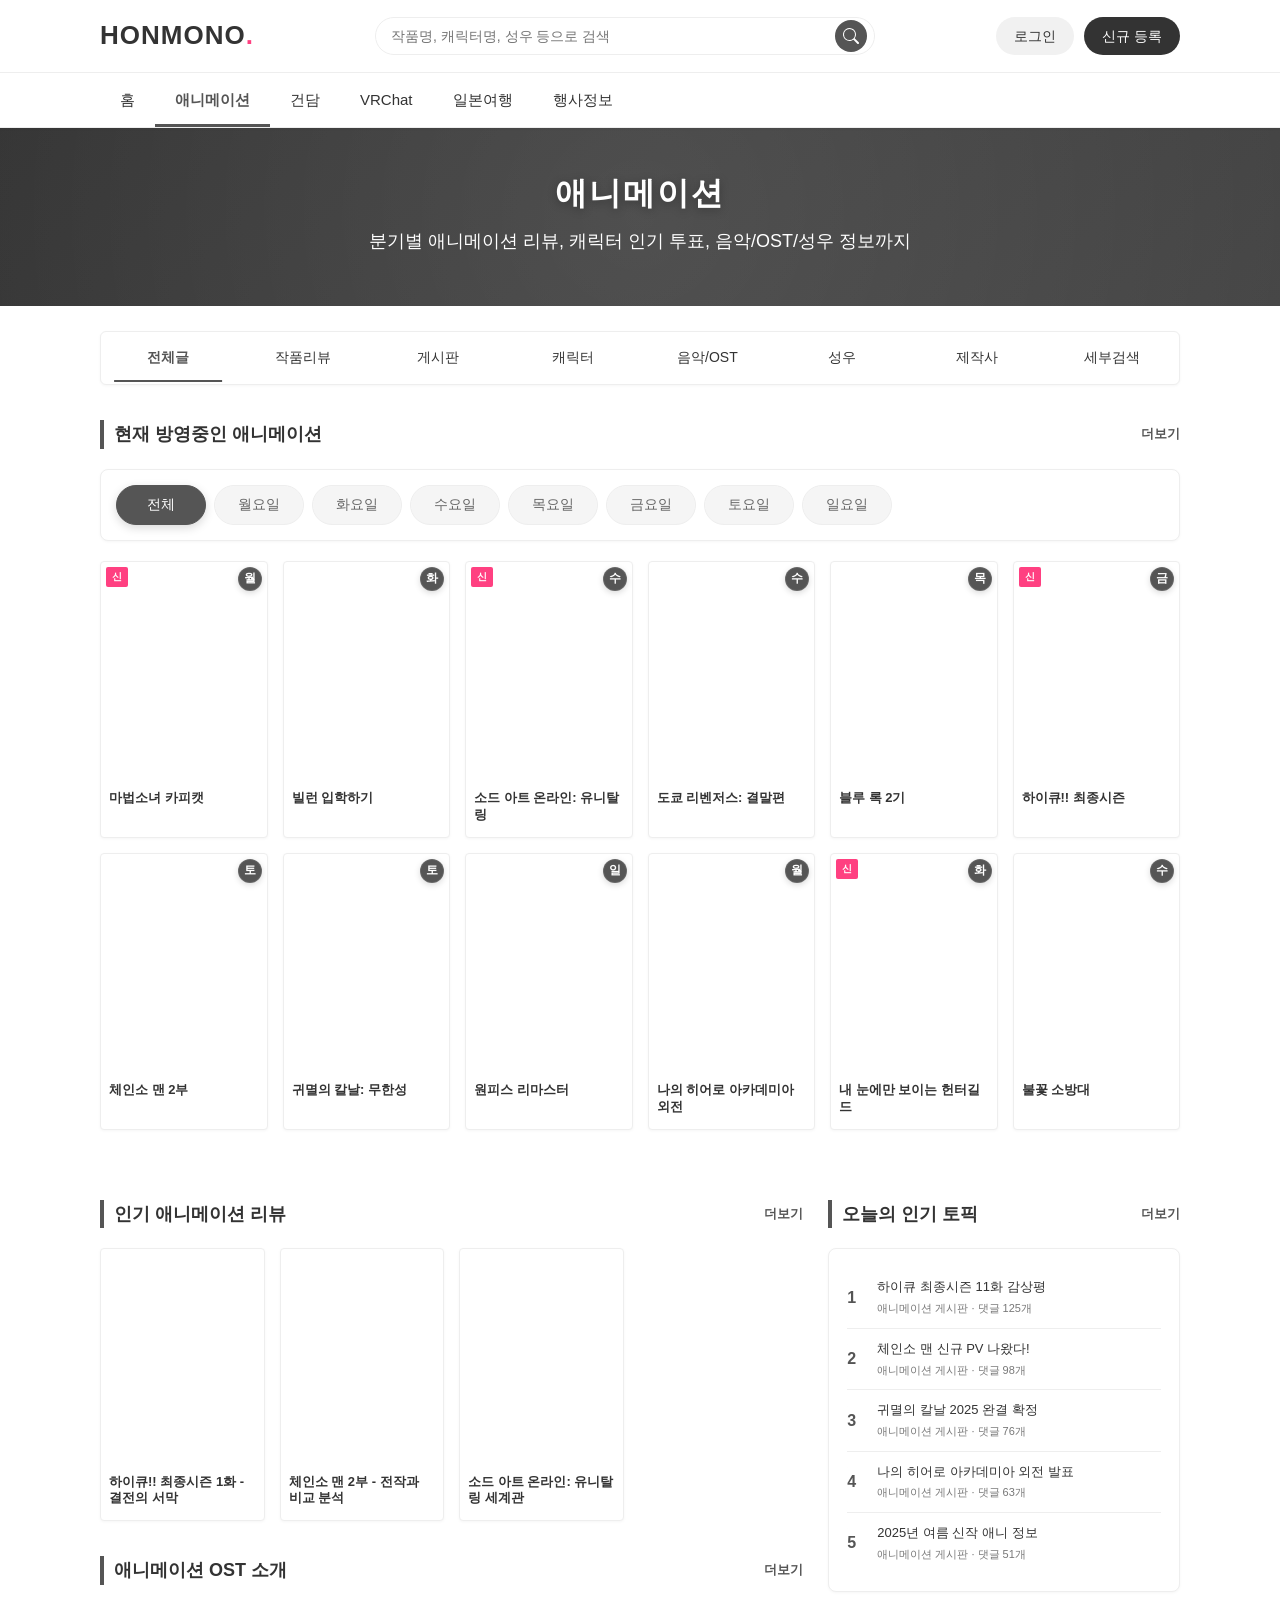
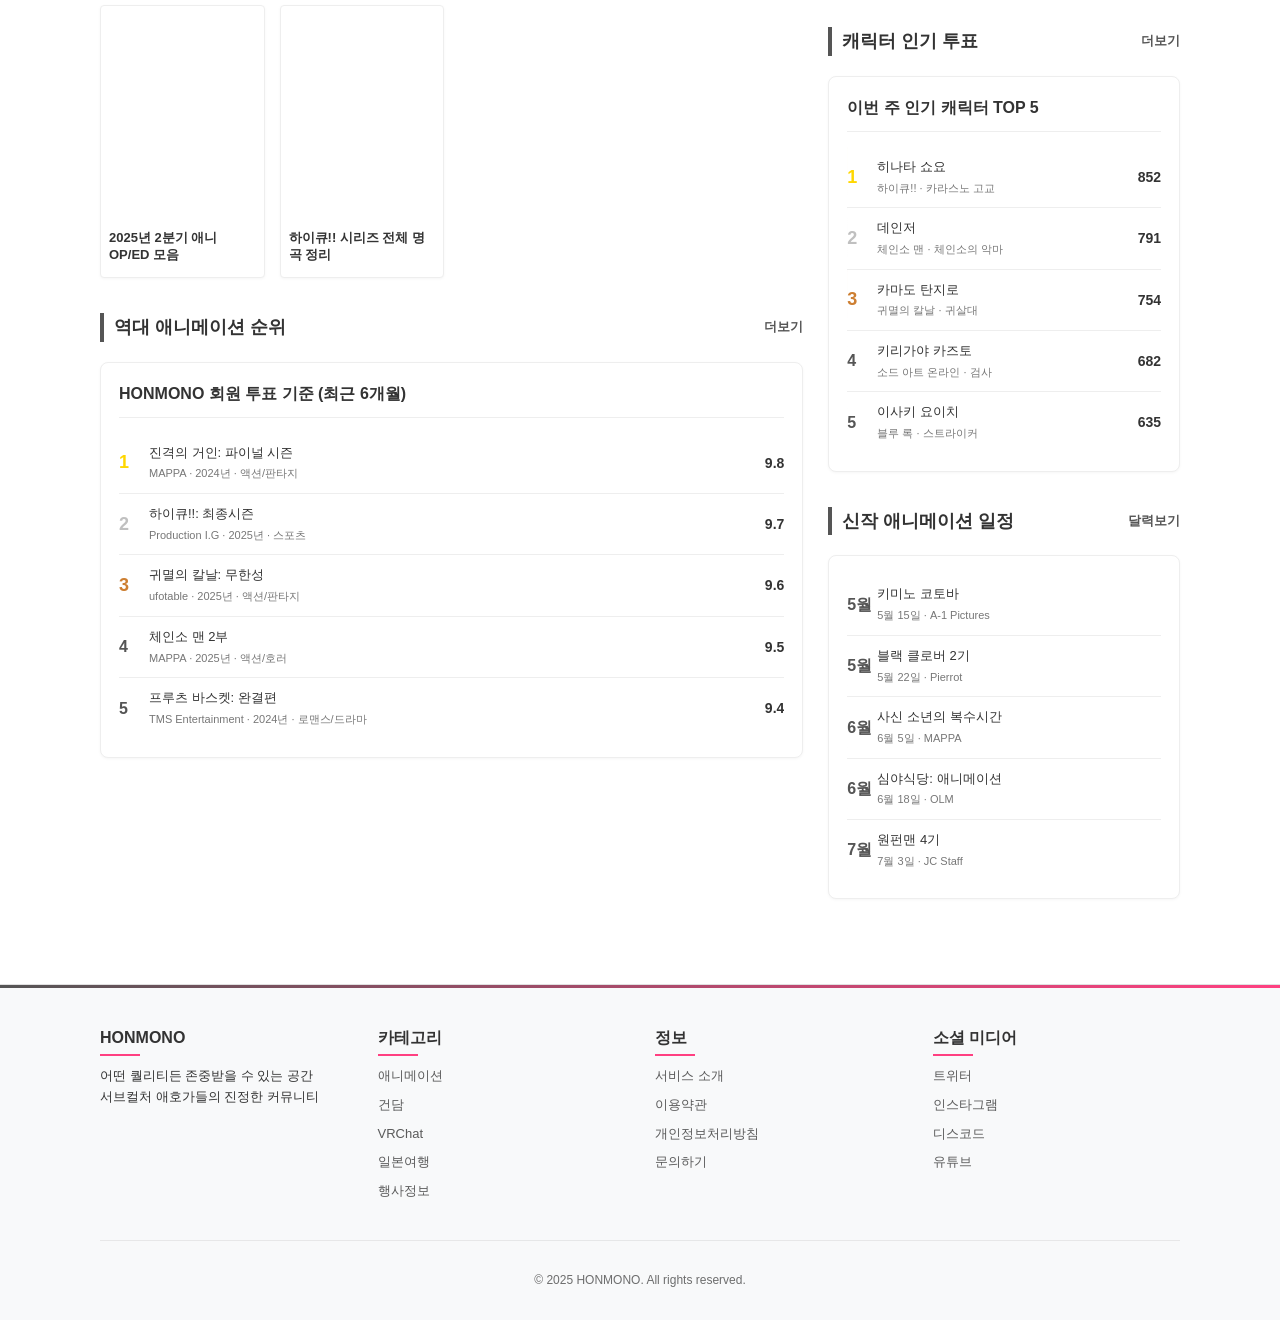
==== commit 0895b34d: "Move inline styles and scripts to external files" ====
--- a/anime.html
+++ b/anime.html
@@ -1,940 +1,4 @@
-<!DOCTYPE html>
-<html lang="ko">
-<head>
-  <meta charset="UTF-8">
-  <meta name="viewport" content="width=device-width, initial-scale=1.0">
-  <title>애니메이션 - HONMONO</title>
-  <style>
-    :root {
-      --primary: #555555; /* 다크 그레이 - 메인 페이지와 동일 */
-      --primary-dark: #333333;
-      --secondary: #777777; /* 미디움 그레이 */
-      --accent: #FF4081; /* 핑크 컬러 - 로고 점에 사용 */
-      --background: #FFFFFF; /* 배경 흰색 */
-      --header-bg: #FFFFFF; /* 헤더 배경 흰색 */
-      --header-text: #333333; /* 헤더 텍스트 색상 */
-      --dark-bg: #F8F9FA; /* 매우 밝은 회색으로 푸터 배경 */
-      --light-text: #333333; /* 푸터 텍스트 색상 */
-      --dark-text: #333333;
-      --card-bg: #FFFFFF;
-      --border-color: #EEEEEE;
-      --card-shadow: 0 1px 3px rgba(0, 0, 0, 0.04);
-      --hover-bg: #F5F5F5; /* 호버 배경색 */
-    }
-    
-    * {
-      margin: 0;
-      padding: 0;
-      box-sizing: border-box;
-      font-family: 'Noto Sans KR', sans-serif;
-    }
-    
-    body {
-      background-color: var(--background);
-      color: var(--dark-text);
-      line-height: 1.6;
-      font-size: 14px;
-      min-height: 100vh; /* 최소 높이를 화면 높이로 설정 */
-    }
-    
-    a {
-      text-decoration: none;
-      color: inherit;
-    }
-    
-    .container {
-      width: 90%;
-      max-width: 1080px; /* 최대 너비를 1080px로 제한 */
-      margin: 0 auto;
-      padding: 0;
-    }
-    
-    /* 애니메이션 정의 */
-    @keyframes fadeIn {
-      from { opacity: 0; transform: translateY(10px); }
-      to { opacity: 1; transform: translateY(0); }
-    }
-    
-    @keyframes slideInRight {
-      from { opacity: 0; transform: translateX(30px); }
-      to { opacity: 1; transform: translateX(0); }
-    }
-    
-    @keyframes slideInLeft {
-      from { opacity: 0; transform: translateX(-30px); }
-      to { opacity: 1; transform: translateX(0); }
-    }
-    
-    @keyframes zoomIn {
-      from { opacity: 0; transform: scale(0.9); }
-      to { opacity: 1; transform: scale(1); }
-    }
-    
-    @keyframes gradientShift {
-      0% { background-position: 0% 50%; }
-      50% { background-position: 100% 50%; }
-      100% { background-position: 0% 50%; }
-    }
-    
-    @keyframes verySubtleBreathing {
-      0% { opacity: 0.95; transform: scale(1); }
-      50% { opacity: 1; transform: scale(1.01); } /* 크기 변화 매우 미세하게 */
-      100% { opacity: 0.95; transform: scale(1); }
-    }
-    
-    /* 헤더 - 메인 페이지와 동일 스타일 */
-    header {
-      background-color: var(--header-bg);
-      color: var(--header-text);
-      box-shadow: 0 1px 3px rgba(0, 0, 0, 0.05);
-      position: sticky;
-      top: 0;
-      z-index: 1000;
-      padding: 15px 0 0 0;
-    }
-    
-    .header-container {
-      display: flex;
-      justify-content: space-between;
-      align-items: center;
-      margin-bottom: 15px;
-    }
-    
-    .logo {
-      font-size: 26px;
-      font-weight: 700;
-      display: flex;
-      align-items: center;
-      letter-spacing: 1px;
-      color: var(--primary-dark);
-      transition: all 0.3s ease;
-    }
-    
-    .logo:hover {
-      transform: scale(1.05);
-    }
-    
-    .logo span {
-      color: var(--accent); /* 로고의 점만 핑크색 */
-      animation: none; /* pulseGlow 애니메이션 제거 */
-    }
-    
-    /* 검색창 - 헤더에 통합 */
-    .header-search {
-      display: flex;
-      align-items: center;
-      flex: 1;
-      max-width: 500px;
-      margin: 0 30px;
-      position: relative;
-      overflow: hidden;
-    }
-    
-    .search-input {
-      width: 100%;
-      padding: 10px 15px;
-      border: 1px solid #eee;
-      border-radius: 20px;
-      font-size: 14px;
-      transition: all 0.3s ease;
-    }
-    
-    .search-input:focus {
-      outline: none;
-      border-color: var(--primary);
-      box-shadow: 0 0 5px rgba(0, 0, 0, 0.1);
-    }
-    
-    .search-btn {
-      background-color: var(--primary);
-      color: white;
-      border: none;
-      border-radius: 50%;
-      width: 32px;
-      height: 32px;
-      display: flex;
-      align-items: center;
-      justify-content: center;
-      margin-left: -40px;
-      cursor: pointer;
-      transition: all 0.3s ease;
-      z-index: 5;
-    }
-    
-    .search-btn:hover {
-      background-color: var(--primary-dark);
-      transform: rotate(90deg);
-    }
-    
-    .search-btn svg {
-      transition: all 0.3s ease;
-    }
-    
-    .search-btn:hover svg {
-      transform: scale(1.2);
-    }
-    
-    /* 키워드 애니메이션 */
-    .search-keywords {
-      position: absolute;
-      top: 100%;
-      left: 0;
-      width: 100%;
-      background-color: white;
-      box-shadow: 0 5px 15px rgba(0,0,0,0.1);
-      border-radius: 0 0 20px 20px;
-      padding: 10px;
-      z-index: 100;
-      display: none;
-      opacity: 0;
-      transform: translateY(-10px);
-      transition: all 0.3s ease;
-    }
-    
-    .search-input:focus ~ .search-keywords {
-      display: block;
-      opacity: 1;
-      transform: translateY(0);
-    }
-    
-    .keyword-chip {
-      display: inline-block;
-      padding: 5px 12px;
-      background-color: #f0f0f0;
-      border-radius: 15px;
-      margin: 5px;
-      font-size: 12px;
-      transition: all 0.3s ease;
-      cursor: pointer;
-    }
-    
-    .keyword-chip:hover {
-      background-color: var(--primary);
-      color: white;
-      transform: translateY(-3px);
-      box-shadow: 0 3px 8px rgba(0,0,0,0.1);
-    }
-    
-    /* 사용자 액션 버튼 */
-    .user-actions {
-      display: flex;
-      gap: 10px;
-    }
-    
-    .login-btn, .signup-btn {
-      padding: 8px 18px;
-      border-radius: 20px;
-      font-size: 14px;
-      font-weight: 500;
-      transition: all 0.3s ease;
-    }
-    
-    .login-btn {
-      background-color: #f1f1f1;
-      color: #333;
-    }
-    
-    .signup-btn {
-      background-color: #333;
-      color: white;
-      position: relative;
-      overflow: hidden;
-    }
-    
-    .login-btn:hover {
-      background-color: #e5e5e5;
-      transform: translateY(-3px);
-    }
-    
-    .signup-btn:hover {
-      background-color: #555555; /* 무채색(진한 회색)으로 변경 */
-      transform: translateY(-3px); /* 약간 위로 이동 */
-      box-shadow: 0 4px 8px rgba(0, 0, 0, 0.2); /* 그림자 추가 */
-      color: white; /* 텍스트는 흰색 유지 */
-    }
-    
-    /* 네비게이션 바 */
-    .navigation-container {
-      border-top: 1px solid #eee;
-      border-bottom: 1px solid #eee;
-    }
-    
-    .main-nav ul {
-      display: flex;
-      list-style: none;
-      padding: 0;
-      margin: 0;
-    }
-    
-    .main-nav ul li a {
-      display: block;
-      padding: 15px 20px;
-      font-size: 15px;
-      font-weight: 500;
-      color: #333;
-      transition: all 0.2s ease;
-      position: relative;
-    }
-    
-    .main-nav ul li a:hover {
-      color: var(--primary);
-    }
-    
-    .main-nav ul li a.active {
-      color: var(--primary);
-      font-weight: 600;
-    }
-    
-    .main-nav ul li a.active::after {
-      content: '';
-      position: absolute;
-      bottom: 0;
-      left: 0;
-      width: 100%;
-      height: 3px;
-      background-color: var(--primary);
-      animation: slideInRight 0.5s ease;
-    }
-    
-    /* 배너 영역 */
-    .category-banner {
-      background: linear-gradient(135deg, #333333, #444444, #555555);
-      background-size: 200% 200%;
-      animation: gradientShift 10s ease infinite;
-      padding: 40px 0;
-      text-align: center;
-      color: white;
-      margin-bottom: 25px;
-      position: relative;
-      overflow: hidden;
-    }
-    
-    .category-banner::before {
-      content: '';
-      position: absolute;
-      width: 200%;
-      height: 200%;
-      top: -50%;
-      left: -50%;
-      background: radial-gradient(circle, rgba(255,255,255,0.1) 0%, transparent 60%);
-      animation: rotating 40s linear infinite;
-    }
-    
-    .category-banner h1 {
-      position: relative;
-      font-size: 32px;
-      font-weight: 800;
-      margin-bottom: 8px;
-      display: inline-block;
-      color: white;
-      letter-spacing: 2px;
-      animation: verySubtleBreathing 5s infinite ease-in-out;
-      text-shadow: 0 2px 10px rgba(0,0,0,0.3);
-    }
-    
-    .category-banner p {
-      font-size: 18px;
-      margin-top: 0;
-      margin-bottom: 10px;
-      display: block;
-      width: 100%;
-      text-align: center;
-      opacity: 0;
-      animation: fadeIn 1s ease forwards 0.5s;
-    }
-    
-    /* 섹션 공통 스타일 */
-    section {
-      margin: 35px 0;
-      padding: 0;
-      animation: fadeIn 0.8s ease-out;
-    }
-    
-    .section-title {
-      font-size: 18px;
-      font-weight: 700;
-      margin-bottom: 20px;
-      color: var(--primary-dark);
-      border-left: 4px solid var(--primary);
-      padding-left: 10px;
-      display: flex;
-      justify-content: space-between;
-      align-items: center;
-      position: relative;
-    }
-    
-    /* 분홍색 밑줄 제거 */
-    .section-title::after {
-      display: none;
-    }
-    
-    .view-more {
-      font-size: 13px;
-      color: var(--primary);
-      transition: all 0.3s ease;
-      display: flex;
-      align-items: center;
-    }
-    
-    /* 화살표 제거 */
-    .view-more::after {
-      display: none;
-    }
-    
-    .view-more:hover {
-      color: var(--primary-dark);
-    }
-    
-    /* 하부 게시판 메뉴 */
-    .submenu {
-      display: flex;
-      background-color: var(--card-bg);
-      border-radius: 6px;
-      overflow: hidden;
-      box-shadow: var(--card-shadow);
-      margin-bottom: 25px;
-      border: 1px solid var(--border-color);
-      animation: fadeIn 0.8s ease;
-    }
-    
-    .submenu a {
-      flex: 1;
-      padding: 14px 0;
-      text-align: center;
-      font-weight: 500;
-      font-size: 14px;
-      color: var(--dark-text);
-      transition: all 0.3s ease;
-      border-bottom: 2px solid transparent;
-      position: relative;
-    }
-    
-    .submenu a::before {
-      content: '';
-      position: absolute;
-      bottom: 0;
-      left: 50%;
-      width: 0;
-      height: 2px;
-      background-color: var(--primary);
-      transition: all 0.3s ease;
-      transform: translateX(-50%);
-    }
-    
-    .submenu a:hover {
-      background-color: var(--hover-bg);
-      color: var(--primary);
-    }
-    
-    .submenu a:hover::before {
-      width: 80%;
-    }
-    
-    .submenu a.active {
-      color: var(--primary);
-      font-weight: 600;
-    }
-    
-    .submenu a.active::before {
-      width: 80%;
-    }
-    
-    /* 세부검색 스타일 */
-    .search-menu-item {
-      display: flex;
-      align-items: center;
-      justify-content: center;
-    }
-    
-    .search-menu-item::before {
-      content: '';
-      display: inline-block;
-      width: 14px;
-      height: 14px;
-      margin-right: 4px;
-      background-image: url("data:image/svg+xml,%3Csvg xmlns='http://www.w3.org/2000/svg' width='14' height='14' viewBox='0 0 24 24' fill='none' stroke='%23555555' stroke-width='2' stroke-linecap='round' stroke-linejoin='round'%3E%3Ccircle cx='11' cy='11' r='8'%3E%3C/circle%3E%3Cline x1='21' y1='21' x2='16.65' y2='16.65'%3E%3C/line%3E%3C/svg%3E");
-      background-size: contain;
-      background-repeat: no-repeat;
-    }
-    
-    /* 요일 탭 스타일 */
-    .weekday-tabs {
-      display: flex;
-      gap: 8px;
-      margin-bottom: 20px;
-      background-color: var(--card-bg);
-      border-radius: 8px;
-      padding: 15px;
-      box-shadow: var(--card-shadow);
-      border: 1px solid var(--border-color);
-      overflow-x: auto;
-      -ms-overflow-style: none;
-      scrollbar-width: none;
-      animation: fadeIn 0.8s ease;
-    }
-    
-    .weekday-tabs::-webkit-scrollbar {
-      display: none;
-    }
-    
-    .weekday-tab {
-      background-color: #f5f5f5;
-      border: 1px solid #eee;
-      border-radius: 25px;
-      padding: 10px 18px;
-      font-size: 14px;
-      font-weight: 500;
-      color: #666;
-      cursor: pointer;
-      transition: all 0.3s ease;
-      min-width: 90px;
-      text-align: center;
-      position: relative;
-      overflow: hidden;
-    }
-    
-    .weekday-tab::before {
-      content: '';
-      position: absolute;
-      top: 0;
-      left: 0;
-      width: 100%;
-      height: 100%;
-      background: linear-gradient(120deg, transparent, rgba(255,255,255,0.6), transparent);
-      transform: translateX(-100%);
-      transition: all 0.6s ease;
-    }
-    
-    .weekday-tab:hover {
-      background-color: #ededed;
-      transform: translateY(-3px);
-      box-shadow: 0 3px 10px rgba(0,0,0,0.08);
-    }
-    
-    .weekday-tab:hover::before {
-      transform: translateX(100%);
-    }
-    
-    .weekday-tab.active {
-      background-color: var(--primary);
-      color: white;
-      border-color: var(--primary);
-      box-shadow: 0 3px 10px rgba(0,0,0,0.15);
-    }
-    
-    /* 애니메이션 그리드 (이미지와 같은 스타일로 수정) */
-    .anime-grid {
-      display: grid;
-      grid-template-columns: repeat(auto-fill, minmax(160px, 1fr)); /* 더 작은 카드로 조정 */
-      gap: 15px; /* 간격 줄임 */
-    }
-    
-    .anime-grid.small {
-      grid-template-columns: repeat(auto-fill, minmax(160px, 1fr));
-    }
-    
-    /* 애니메이션 카드 수정 */
-    .anime-card {
-      background: var(--card-bg);
-      border-radius: 4px; /* 더 작은 라운드 처리 */
-      overflow: hidden;
-      box-shadow: var(--card-shadow);
-      transition: transform 0.3s, box-shadow 0.3s;
-      border: 1px solid var(--border-color);
-      position: relative;
-    }
-    
-    /* 호버 효과 간소화 */
-    .anime-card:hover {
-      transform: translateY(-5px);
-      box-shadow: 0 5px 15px rgba(0, 0, 0, 0.1);
-    }
-    
-    /* 이미지 비율 조정 */
-    .anime-image {
-      height: 0;
-      padding-bottom: 133%; /* 3:4 비율로 조정 */
-      background-position: center;
-      background-size: cover;
-      position: relative;
-    }
-    
-    /* 새 배지 스타일 */
-    .new-badge {
-      position: absolute;
-      top: 5px;
-      left: 5px;
-      background-color: #FF4081;
-      color: white;
-      padding: 2px 6px;
-      font-size: 10px;
-      font-weight: 700;
-      border-radius: 2px;
-      z-index: 2;
-    }
-    
-    /* 요일 배지 스타일 변경 - 모노톤으로 통일 */
-    .weekday-badge {
-      position: absolute;
-      top: 5px;
-      right: 5px; /* 오른쪽으로 이동 */
-      background: #555555; /* 모든 배지 배경색을 중간 톤의 그레이로 통일 */
-      color: #ffffff; /* 텍스트는 흰색으로 통일 */
-      width: 24px; /* 크기 줄임 */
-      height: 24px; /* 크기 줄임 */
-      border-radius: 50%;
-      display: flex;
-      align-items: center;
-      justify-content: center;
-      font-weight: 600;
-      font-size: 12px;
-      box-shadow: 0 2px 6px rgba(0, 0, 0, 0.15);
-      z-index: 2;
-      border: 1px solid rgba(255, 255, 255, 0.1);
-      transition: all 0.3s ease;
-    }
-    
-    /* 호버 효과 */
-    .anime-card:hover .weekday-badge {
-      transform: scale(1.1);
-      background: #333333; /* 호버 시 약간 더 어두운 색상으로 변경 */
-      box-shadow: 0 3px 8px rgba(0, 0, 0, 0.25);
-    }
-    
-    /* 애니메이션 내용 영역 */
-    .anime-content {
-      padding: 8px; /* 패딩 줄임 */
-    }
-    
-    /* 제목 스타일 간소화 */
-    .anime-title {
-      font-size: 13px; /* 더 작은 폰트 사이즈 */
-      font-weight: 600;
-      margin-bottom: 5px;
-      line-height: 1.3;
-      -webkit-line-clamp: 2;
-      -webkit-box-orient: vertical;
-      overflow: hidden;
-      display: -webkit-box;
-      height: 2.6em; /* 두 줄 높이 고정 */
-    }
-    
-    /* 컬럼 레이아웃 */
-    .two-column {
-      display: grid;
-      grid-template-columns: 2fr 1fr;
-      gap: 25px;
-    }
-    
-    /* 순위 스타일 */
-    .ranking-container {
-      background: var(--card-bg);
-      border-radius: 8px;
-      padding: 18px;
-      box-shadow: var(--card-shadow);
-      margin-bottom: 25px;
-      border: 1px solid var(--border-color);
-      transition: all 0.3s ease;
-    }
-    
-    .ranking-container:hover {
-      box-shadow: 0 10px 20px rgba(0, 0, 0, 0.08);
-      transform: translateY(-5px);
-    }
-    
-    .ranking-title {
-      font-size: 16px;
-      font-weight: 700;
-      margin-bottom: 15px;
-      color: var(--primary-dark);
-      padding-bottom: 10px;
-      border-bottom: 1px solid var(--border-color);
-    }
-    
-    .ranking-list {
-      list-style-type: none;
-    }
-    
-/* 인기 순위 항목에 빛 지나가는 효과 추가 */
-.ranking-item {
-  display: flex;
-  align-items: center;
-  padding: 10px 0;
-  border-bottom: 1px solid var(--border-color);
-  transition: all 0.3s ease;
-  opacity: 0;
-  transform: translateX(-10px);
-  animation: slideInLeft 0.5s ease forwards;
-  animation-delay: calc(var(--rank-index, 0) * 0.1s);
-  position: relative; /* 가상 요소 위치 기준 */
-  overflow: hidden; /* 빛 효과 가두기 */
-}
-
-/* 빛 지나가는 효과를 위한 가상 요소 */
-.ranking-item::before {
-  content: '';
-  position: absolute;
-  top: 0;
-  left: 0;
-  width: 100%;
-  height: 100%;
-  background: linear-gradient(120deg, transparent, rgba(255, 255, 255, 0.2), transparent);
-  transform: translateX(-100%);
-  transition: all 0.5s ease;
-  z-index: 1;
-  pointer-events: none;
-}
-
-/* 호버 시 빛 효과 애니메이션 */
-.ranking-item:hover::before {
-  transform: translateX(100%);
-}
-
-/* 기존 호버 효과는 유지 */
-.ranking-item:hover {
-  background-color: rgba(85, 85, 85, 0.05);
-  transform: translateX(5px);
-  padding-left: 8px;
-  border-radius: 4px;
-}
-
-/* TOP3 항목에는 더 밝은 빛 효과 */
-.top3::before {
-  background: linear-gradient(120deg, transparent, rgba(255, 215, 0, 0.15), transparent); /* 금색 빛 */
-}
-
-.top3:nth-child(2)::before {
-  background: linear-gradient(120deg, transparent, rgba(192, 192, 192, 0.15), transparent); /* 은색 빛 */
-}
-
-.top3:nth-child(3)::before {
-  background: linear-gradient(120deg, transparent, rgba(205, 127, 50, 0.15), transparent); /* 동색 빛 */
-}
-    
-    .ranking-item:hover {
-      background-color: rgba(85, 85, 85, 0.05);
-      transform: translateX(5px);
-      padding-left: 8px;
-      border-radius: 4px;
-    }
-    
-    .ranking-item:last-child {
-      border-bottom: none;
-    }
-    
-    .ranking-number {
-      flex: 0 0 30px;
-      font-size: 16px;
-      font-weight: 700;
-      color: var(--primary);
-    }
-    
-    .ranking-info {
-      flex: 1;
-    }
-    
-    .ranking-name {
-      font-weight: 500;
-      margin-bottom: 2px;
-      font-size: 13px;
-      transition: all 0.3s ease;
-    }
-    
-    .ranking-item:hover .ranking-name {
-      color: var(--primary);
-    }
-    
-    .ranking-detail {
-      font-size: 11px;
-      color: #777;
-    }
-    
-    .ranking-score {
-      flex: 0 0 40px;
-      text-align: right;
-      font-weight: 700;
-      color: var(--primary-dark);
-    }
-    
-    .top3 .ranking-number {
-      font-size: 18px;
-      color: gold;
-    }
-    
-    .top3:nth-child(2) .ranking-number {
-      color: silver;
-    }
-    
-    .top3:nth-child(3) .ranking-number {
-      color: #cd7f32; /* 브론즈 색상 */
-    }
-    
-    /* 푸터 */
-    footer {
-      background-color: var(--dark-bg);
-      color: var(--light-text);
-      padding: 40px 0 30px;
-      margin-top: 50px;
-      font-size: 13px;
-      border-top: 1px solid #E0E0E0;
-      position: relative;
-      overflow: hidden;
-    }
-    
-    footer::before {
-      content: '';
-      position: absolute;
-      top: 0;
-      left: 0;
-      width: 100%;
-      height: 3px;
-      background: linear-gradient(90deg, var(--primary), var(--accent), var(--primary));
-      background-size: 200% 100%;
-      animation: gradientShift 10s ease infinite;
-    }
-    
-    .footer-content {
-      display: grid;
-      grid-template-columns: repeat(auto-fit, minmax(180px, 1fr));
-      gap: 30px;
-      animation: fadeIn 1s ease;
-    }
-    
-    .footer-section h3 {
-      margin-bottom: 15px;
-      color: var(--primary-dark);
-      font-size: 16px;
-      position: relative;
-      display: inline-block;
-    }
-    
-    .footer-section h3::after {
-      content: '';
-      position: absolute;
-      bottom: -5px;
-      left: 0;
-      width: 40px;
-      height: 2px;
-      background-color: var(--accent);
-      transition: all 0.3s ease;
-    }
-    
-    .footer-section:hover h3::after {
-      width: 100%;
-    }
-    
-    .footer-section ul {
-      list-style: none;
-    }
-    
-    .footer-section ul li {
-      margin-bottom: 8px;
-      transition: all 0.3s ease;
-      transform: translateX(0);
-    }
-    
-    .footer-section ul li a {
-      opacity: 0.8;
-      transition: all 0.3s ease;
-      display: inline-block;
-    }
-    
-    .footer-section ul li a:hover {
-      opacity: 1;
-      color: var(--primary);
-      transform: translateX(5px);
-    }
-    
-    .footer-bottom {
-      text-align: center;
-      padding-top: 30px;
-      margin-top: 30px;
-      border-top: 1px solid rgba(0, 0, 0, 0.1);
-      font-size: 12px;
-      opacity: 0.7;
-    }
-    
-    /* 반응형 설계 */
-    @media (max-width: 900px) {
-      .anime-grid {
-        grid-template-columns: repeat(3, 1fr);
-      }
-    }
-    
-    @media (max-width: 768px) {
-      .header-container {
-        flex-direction: column;
-      }
-      
-      .header-search {
-        margin: 15px 0;
-        max-width: 100%;
-      }
-      
-      .user-actions {
-        margin-top: 10px;
-      }
-      
-      .main-nav ul {
-        flex-wrap: nowrap;
-        overflow-x: auto;
-        -ms-overflow-style: none;
-        scrollbar-width: none;
-      }
-      
-      .main-nav ul::-webkit-scrollbar {
-        display: none;
-      }
-      
-      .main-nav ul li a {
-        padding: 12px 15px;
-        white-space: nowrap;
-      }
-      
-      .category-banner h1 {
-        font-size: 26px;
-      }
-      
-      .category-banner p {
-        font-size: 14px;
-      }
-      
-      .two-column {
-        grid-template-columns: 1fr;
-      }
-      
-      .anime-grid, .anime-grid.small {
-        grid-template-columns: repeat(auto-fill, minmax(130px, 1fr));
-      }
-      
-      .weekday-tabs {
-        padding: 10px;
-      }
-      
-      .weekday-tab {
-        padding: 8px 12px;
-        min-width: 75px;
-      }
-    }
-    
-    @media (max-width: 600px) {
-      .anime-grid {
-        grid-template-columns: repeat(2, 1fr);
-        gap: 10px;
-      }
-      
-      .section-title {
-        font-size: 16px;
-      }
-      
-      .weekday-badge {
-        width: 20px;
-        height: 20px;
-        font-size: 10px;
-      }
-    }
-  </style>
- <link href="https://fonts.googleapis.com/css2?family=Noto+Sans+KR:wght@400;500;700;900&display=swap" rel="stylesheet">
+<link rel="stylesheet" href="styles/anime.css">
 </head>
 <body>
   <!-- 헤더 -->
@@ -1438,57 +502,6 @@
   </footer>
   
   <!-- 자바스크립트 -->
-  <script>
-    // DOM이 로드된 후 실행
-    document.addEventListener('DOMContentLoaded', function() {
-      // 애니메이션 카드에 인덱스 설정하여 시차 애니메이션 적용
-      const animeCards = document.querySelectorAll('.anime-card');
-      animeCards.forEach((card, index) => {
-        card.style.setProperty('--card-index', index % 12); // 12개 단위로 반복
-      });
-      
-      // 요일별 필터링 기능
-      const weekdayTabs = document.querySelectorAll('.weekday-tab');
-      const weekdayAnimeCards = document.querySelectorAll('.weekday-anime .anime-card');
-      
-      weekdayTabs.forEach(tab => {
-        tab.addEventListener('click', function() {
-          // 모든 탭에서 active 클래스 제거
-          weekdayTabs.forEach(t => t.classList.remove('active'));
-          // 클릭한 탭에 active 클래스 추가
-          this.classList.add('active');
-          
-          // 선택한 요일 가져오기
-          const selectedDay = this.getAttribute('data-day');
-          
-          // 애니메이션 카드 필터링
-          weekdayAnimeCards.forEach(card => {
-            if (selectedDay === 'all' || card.getAttribute('data-day') === selectedDay) {
-              card.style.display = '';
-              setTimeout(() => {
-                card.style.opacity = '1';
-                card.style.transform = 'translateY(0)';
-              }, 50);
-            } else {
-              card.style.opacity = '0';
-              card.style.transform = 'translateY(20px)';
-              setTimeout(() => {
-                card.style.display = 'none';
-              }, 300);
-            }
-          });
-        });
-      });
-      
-      // 서브메뉴 활성화
-      document.querySelectorAll('.submenu a').forEach(menuItem => {
-        menuItem.addEventListener('click', function(e) {
-          e.preventDefault();
-          document.querySelectorAll('.submenu a').forEach(item => item.classList.remove('active'));
-          this.classList.add('active');
-        });
-      });
-    });
-  </script>
+  <script src="scripts/anime.js"></script>
 </body>
-</html>+</html>
--- a/styles/anime.css
+++ b/styles/anime.css
@@ -0,0 +1,1067 @@
+html  {
+  font-size: calc(12px + 0.3vw);
+}
+    :root {
+      --primary: #555555;
+      --primary-dark: #333333;
+      --secondary: #777777;
+      --accent: #FF4081;
+      --background: #FFFFFF;
+      --header-bg: #FFFFFF;
+      --header-text: #333333;
+      --dark-bg: #F8F9FA;
+      --light-text: #333333;
+      --dark-text: #333333;
+      --card-bg: #FFFFFF;
+      --border-color: #EEEEEE;
+      --card-shadow: 0 1px 3px rgba(0, 0, 0, 0.04);
+      --hover-bg: #F5F5F5;
+    }
+    
+    * {
+      margin: 0;
+      padding: 0;
+      box-sizing: border-box;
+      font-family: 'Noto Sans KR', sans-serif;
+    }
+    
+    body {
+      background-color: var(--background);
+      color: var(--dark-text);
+      line-height: 1.6;
+      font-size: 14px;
+      min-height: 100vh;
+      overflow-x: hidden;
+    }
+    
+    a {
+      text-decoration: none;
+      color: inherit;
+    }
+    
+    .container {
+      width: 90%;
+      max-width: 1080px;
+      margin: 0 auto;
+      padding: 0;
+    }
+    
+    /* 애니메이션 정의 */
+    @keyframes fadeIn {
+      from { opacity: 0; transform: translateY(10px); }
+      to { opacity: 1; transform: translateY(0); }
+    }
+    
+    @keyframes slideInRight {
+      from { opacity: 0; transform: translateX(30px); }
+      to { opacity: 1; transform: translateX(0); }
+    }
+    
+    @keyframes slideInLeft {
+      from { opacity: 0; transform: translateX(-30px); }
+      to { opacity: 1; transform: translateX(0); }
+    }
+    
+    @keyframes zoomIn {
+      from { opacity: 0; transform: scale(0.9); }
+      to { opacity: 1; transform: scale(1); }
+    }
+    
+    @keyframes gradientShift {
+      0% { background-position: 0% 50%; }
+      50% { background-position: 100% 50%; }
+      100% { background-position: 0% 50%; }
+    }
+    
+    @keyframes verySubtleBreathing {
+      0% { opacity: 0.95; transform: scale(1); }
+      50% { opacity: 1; transform: scale(1.01); }
+      100% { opacity: 0.95; transform: scale(1); }
+    }
+    
+    /* 헤더 스타일 */
+    header {
+      background-color: var(--header-bg);
+      color: var(--header-text);
+      box-shadow: 0 1px 3px rgba(0, 0, 0, 0.05);
+      position: sticky;
+      top: 0;
+      z-index: 1000;
+      padding: 15px 0 0 0;
+      width: 100%;
+    }
+    
+    .header-container {
+      display: flex;
+      justify-content: space-between;
+      align-items: center;
+      margin-bottom: 15px;
+      flex-wrap: wrap;
+    }
+    
+    .logo {
+      font-size: 26px;
+      font-weight: 700;
+      display: flex;
+      align-items: center;
+      letter-spacing: 1px;
+      color: var(--primary-dark);
+      transition: all 0.3s ease;
+    }
+    
+    .logo:hover {
+      transform: scale(1.05);
+    }
+    
+    .logo span {
+      color: var(--accent);
+    }
+    
+    /* 검색창 */
+    .header-search {
+      display: flex;
+      align-items: center;
+      flex: 1;
+      max-width: 500px;
+      margin: 0 30px;
+      position: relative;
+      overflow: hidden;
+    }
+    
+    .search-input {
+      width: 100%;
+      padding: 10px 15px;
+      border: 1px solid #eee;
+      border-radius: 20px;
+      font-size: 14px;
+      transition: all 0.3s ease;
+    }
+    
+    .search-input:focus {
+      outline: none;
+      border-color: var(--primary);
+      box-shadow: 0 0 5px rgba(0, 0, 0, 0.1);
+    }
+    
+    .search-btn {
+      background-color: var(--primary);
+      color: white;
+      border: none;
+      border-radius: 50%;
+      width: 32px;
+      height: 32px;
+      display: flex;
+      align-items: center;
+      justify-content: center;
+      margin-left: -40px;
+      cursor: pointer;
+      transition: all 0.3s ease;
+      z-index: 5;
+    }
+    
+    .search-btn:hover {
+      background-color: var(--primary-dark);
+      transform: rotate(90deg);
+    }
+    
+    /* 키워드 */
+    .search-keywords {
+      position: absolute;
+      top: 100%;
+      left: 0;
+      width: 100%;
+      background-color: white;
+      box-shadow: 0 5px 15px rgba(0,0,0,0.1);
+      border-radius: 0 0 20px 20px;
+      padding: 10px;
+      z-index: 100;
+      display: none;
+      opacity: 0;
+      transform: translateY(-10px);
+      transition: all 0.3s ease;
+    }
+    
+    .search-input:focus ~ .search-keywords {
+      display: block;
+      opacity: 1;
+      transform: translateY(0);
+    }
+    
+    .keyword-chip {
+      display: inline-block;
+      padding: 5px 12px;
+      background-color: #f0f0f0;
+      border-radius: 15px;
+      margin: 5px;
+      font-size: 12px;
+      transition: all 0.3s ease;
+      cursor: pointer;
+    }
+    
+    .keyword-chip:hover {
+      background-color: var(--primary);
+      color: white;
+      transform: translateY(-3px);
+      box-shadow: 0 3px 8px rgba(0,0,0,0.1);
+    }
+    
+    /* 사용자 액션 버튼 */
+    .user-actions {
+      display: flex;
+      gap: 10px;
+    }
+    
+    .login-btn, .signup-btn {
+      padding: 8px 18px;
+      border-radius: 20px;
+      font-size: 14px;
+      font-weight: 500;
+      transition: all 0.3s ease;
+      white-space: nowrap;
+    }
+    
+    .login-btn {
+      background-color: #f1f1f1;
+      color: #333;
+    }
+    
+    .signup-btn {
+      background-color: #333;
+      color: white;
+      position: relative;
+      overflow: hidden;
+    }
+    
+    .login-btn:hover {
+      background-color: #e5e5e5;
+      transform: translateY(-3px);
+    }
+    
+    .signup-btn:hover {
+      background-color: #555555;
+      transform: translateY(-3px);
+      box-shadow: 0 4px 8px rgba(0, 0, 0, 0.2);
+      color: white;
+    }
+    
+    /* 네비게이션 바 */
+    .navigation-container {
+      border-top: 1px solid #eee;
+      border-bottom: 1px solid #eee;
+      width: 100%;
+      overflow-x: auto;
+      -webkit-overflow-scrolling: touch;
+      scrollbar-width: none;
+    }
+    
+    .navigation-container::-webkit-scrollbar {
+      display: none;
+    }
+    
+    .main-nav ul {
+      display: flex;
+      list-style: none;
+      padding: 0;
+      margin: 0;
+      min-width: max-content;
+    }
+    
+    .main-nav ul li a {
+      display: block;
+      padding: 15px 20px;
+      font-size: 15px;
+      font-weight: 500;
+      color: #333;
+      transition: all 0.2s ease;
+      position: relative;
+    }
+    
+    .main-nav ul li a:hover {
+      color: var(--primary);
+    }
+    
+    .main-nav ul li a.active {
+      color: var(--primary);
+      font-weight: 600;
+    }
+    
+    .main-nav ul li a.active::after {
+      content: '';
+      position: absolute;
+      bottom: 0;
+      left: 0;
+      width: 100%;
+      height: 3px;
+      background-color: var(--primary);
+      animation: slideInRight 0.5s ease;
+    }
+    
+    /* 배너 영역 */
+    .category-banner {
+      background: linear-gradient(135deg, #333333, #444444, #555555);
+      background-size: 200% 200%;
+      animation: gradientShift 10s ease infinite;
+      padding: 40px 0;
+      text-align: center;
+      color: white;
+      margin-bottom: 25px;
+      position: relative;
+      overflow: hidden;
+    }
+    
+    .category-banner::before {
+      content: '';
+      position: absolute;
+      width: 200%;
+      height: 200%;
+      top: -50%;
+      left: -50%;
+      background: radial-gradient(circle, rgba(255,255,255,0.1) 0%, transparent 60%);
+      animation: rotating 40s linear infinite;
+    }
+    
+    .category-banner h1 {
+      position: relative;
+      font-size: 32px;
+      font-weight: 800;
+      margin-bottom: 8px;
+      display: inline-block;
+      color: white;
+      letter-spacing: 2px;
+      animation: verySubtleBreathing 5s infinite ease-in-out;
+      text-shadow: 0 2px 10px rgba(0,0,0,0.3);
+    }
+    
+    .category-banner p {
+      font-size: 18px;
+      margin-top: 0;
+      margin-bottom: 10px;
+      display: block;
+      width: 100%;
+      text-align: center;
+      opacity: 0;
+      animation: fadeIn 1s ease forwards 0.5s;
+    }
+    
+    /* 섹션 공통 스타일 */
+    section {
+      margin: 35px 0;
+      padding: 0;
+      animation: fadeIn 0.8s ease-out;
+    }
+    
+    .section-title {
+      font-size: 18px;
+      font-weight: 700;
+      margin-bottom: 20px;
+      color: var(--primary-dark);
+      border-left: 4px solid var(--primary);
+      padding-left: 10px;
+      display: flex;
+      justify-content: space-between;
+      align-items: center;
+      position: relative;
+      flex-wrap: wrap;
+    }
+    
+    .view-more {
+      font-size: 13px;
+      color: var(--primary);
+      transition: all 0.3s ease;
+      display: flex;
+      align-items: center;
+    }
+    
+    .view-more:hover {
+      color: var(--primary-dark);
+    }
+    
+    /* 하부 게시판 메뉴 */
+    .submenu {
+      display: flex;
+      background-color: var(--card-bg);
+      border-radius: 6px;
+      overflow-x: auto;
+      box-shadow: var(--card-shadow);
+      margin-bottom: 25px;
+      border: 1px solid var(--border-color);
+      animation: fadeIn 0.8s ease;
+      -webkit-overflow-scrolling: touch;
+      scrollbar-width: none;
+    }
+    
+    .submenu::-webkit-scrollbar {
+      display: none;
+    }
+    
+    .submenu a {
+      flex: 1;
+      padding: 14px;
+      text-align: center;
+      font-weight: 500;
+      font-size: 14px;
+      color: var(--dark-text);
+      transition: all 0.3s ease;
+      border-bottom: 2px solid transparent;
+      position: relative;
+      white-space: nowrap;
+      min-width: fit-content;
+    }
+    
+    .submenu a::before {
+      content: '';
+      position: absolute;
+      bottom: 0;
+      left: 50%;
+      width: 0;
+      height: 2px;
+      background-color: var(--primary);
+      transition: all 0.3s ease;
+      transform: translateX(-50%);
+    }
+    
+    .submenu a:hover {
+      background-color: var(--hover-bg);
+      color: var(--primary);
+    }
+    
+    .submenu a:hover::before {
+      width: 80%;
+    }
+    
+    .submenu a.active {
+      color: var(--primary);
+      font-weight: 600;
+    }
+    
+    .submenu a.active::before {
+      width: 80%;
+    }
+    
+    /* 세부검색 스타일 */
+    .search-menu-item {
+      display: flex;
+      align-items: center;
+      justify-content: center;
+    }
+    
+    .search-menu-item::before {
+      content: '';
+      display: inline-block;
+      width: 14px;
+      height: 14px;
+      margin-right: 4px;
+      background-image: url("data:image/svg+xml,%3Csvg xmlns='http://www.w3.org/2000/svg' width='14' height='14' viewBox='0 0 24 24' fill='none' stroke='%23555555' stroke-width='2' stroke-linecap='round' stroke-linejoin='round'%3E%3Ccircle cx='11' cy='11' r='8'%3E%3C/circle%3E%3Cline x1='21' y1='21' x2='16.65' y2='16.65'%3E%3C/line%3E%3C/svg%3E");
+      background-size: contain;
+      background-repeat: no-repeat;
+    }
+    
+    /* 요일 탭 스타일 */
+    .weekday-tabs {
+      display: flex;
+      gap: 8px;
+      margin-bottom: 20px;
+      background-color: var(--card-bg);
+      border-radius: 8px;
+      padding: 15px;
+      box-shadow: var(--card-shadow);
+      border: 1px solid var(--border-color);
+      overflow-x: auto;
+      -webkit-overflow-scrolling: touch;
+      -ms-overflow-style: none;
+      scrollbar-width: none;
+      animation: fadeIn 0.8s ease;
+    }
+    
+    .weekday-tabs::-webkit-scrollbar {
+      display: none;
+    }
+    
+    .weekday-tab {
+      background-color: #f5f5f5;
+      border: 1px solid #eee;
+      border-radius: 25px;
+      padding: 10px 18px;
+      font-size: 14px;
+      font-weight: 500;
+      color: #666;
+      cursor: pointer;
+      transition: all 0.3s ease;
+      min-width: 90px;
+      text-align: center;
+      position: relative;
+      overflow: hidden;
+      flex-shrink: 0;
+    }
+    
+    .weekday-tab::before {
+      content: '';
+      position: absolute;
+      top: 0;
+      left: 0;
+      width: 100%;
+      height: 100%;
+      background: linear-gradient(120deg, transparent, rgba(255,255,255,0.6), transparent);
+      transform: translateX(-100%);
+      transition: all 0.6s ease;
+    }
+    
+    .weekday-tab:hover {
+      background-color: #ededed;
+      transform: translateY(-3px);
+      box-shadow: 0 3px 10px rgba(0,0,0,0.08);
+    }
+    
+    .weekday-tab:hover::before {
+      transform: translateX(100%);
+    }
+    
+    .weekday-tab.active {
+      background-color: var(--primary);
+      color: white;
+      border-color: var(--primary);
+      box-shadow: 0 3px 10px rgba(0,0,0,0.15);
+    }
+    
+    /* 애니메이션 그리드 */
+    .anime-grid {
+      display: grid;
+      grid-template-columns: repeat(auto-fill, minmax(160px, 1fr));
+      gap: 15px;
+    }
+    
+    .anime-grid.small {
+      grid-template-columns: repeat(auto-fill, minmax(160px, 1fr));
+    }
+    
+    /* 애니메이션 카드 */
+    .anime-card {
+      background: var(--card-bg);
+      border-radius: 4px;
+      overflow: hidden;
+      box-shadow: var(--card-shadow);
+      transition: transform 0.3s, box-shadow 0.3s;
+      border: 1px solid var(--border-color);
+      position: relative;
+    }
+    
+    .anime-card:hover {
+      transform: translateY(-5px);
+      box-shadow: 0 5px 15px rgba(0, 0, 0, 0.1);
+    }
+    
+    .anime-image {
+      height: 0;
+      padding-bottom: 133%;
+      background-position: center;
+      background-size: cover;
+      position: relative;
+    }
+    
+    .new-badge {
+      position: absolute;
+      top: 5px;
+      left: 5px;
+      background-color: #FF4081;
+      color: white;
+      padding: 2px 6px;
+      font-size: 10px;
+      font-weight: 700;
+      border-radius: 2px;
+      z-index: 2;
+    }
+    
+    .weekday-badge {
+      position: absolute;
+      top: 5px;
+      right: 5px;
+      background: #555555;
+      color: #ffffff;
+      width: 24px;
+      height: 24px;
+      border-radius: 50%;
+      display: flex;
+      align-items: center;
+      justify-content: center;
+      font-weight: 600;
+      font-size: 12px;
+      box-shadow: 0 2px 6px rgba(0, 0, 0, 0.15);
+      z-index: 2;
+      border: 1px solid rgba(255, 255, 255, 0.1);
+      transition: all 0.3s ease;
+    }
+    
+    .anime-card:hover .weekday-badge {
+      transform: scale(1.1);
+      background: #333333;
+      box-shadow: 0 3px 8px rgba(0, 0, 0, 0.25);
+    }
+    
+    .anime-content {
+      padding: 8px;
+    }
+    
+    .anime-title {
+      font-size: 13px;
+      font-weight: 600;
+      margin-bottom: 5px;
+      line-height: 1.3;
+      -webkit-line-clamp: 2;
+      -webkit-box-orient: vertical;
+      overflow: hidden;
+      display: -webkit-box;
+      height: 2.6em;
+    }
+    
+    /* 두 컬럼 레이아웃 */
+    .two-column {
+      display: grid;
+      grid-template-columns: 2fr 1fr;
+      gap: 25px;
+    }
+    
+    /* 순위 스타일 */
+    .ranking-container {
+      background: var(--card-bg);
+      border-radius: 8px;
+      padding: 18px;
+      box-shadow: var(--card-shadow);
+      margin-bottom: 25px;
+      border: 1px solid var(--border-color);
+      transition: all 0.3s ease;
+    }
+    
+    .ranking-container:hover {
+      box-shadow: 0 10px 20px rgba(0, 0, 0, 0.08);
+      transform: translateY(-5px);
+    }
+    
+    .ranking-title {
+      font-size: 16px;
+      font-weight: 700;
+      margin-bottom: 15px;
+      color: var(--primary-dark);
+      padding-bottom: 10px;
+      border-bottom: 1px solid var(--border-color);
+    }
+    
+    .ranking-list {
+      list-style-type: none;
+    }
+    
+    .ranking-item {
+      display: flex;
+      align-items: center;
+      padding: 10px 0;
+      border-bottom: 1px solid var(--border-color);
+      transition: all 0.3s ease;
+      opacity: 0;
+      transform: translateX(-10px);
+      animation: slideInLeft 0.5s ease forwards;
+      animation-delay: calc(var(--rank-index, 0) * 0.1s);
+      position: relative;
+      overflow: hidden;
+    }
+    
+    .ranking-item::before {
+      content: '';
+      position: absolute;
+      top: 0;
+      left: 0;
+      width: 100%;
+      height: 100%;
+      background: linear-gradient(120deg, transparent, rgba(255, 255, 255, 0.2), transparent);
+      transform: translateX(-100%);
+      transition: all 0.5s ease;
+      z-index: 1;
+      pointer-events: none;
+    }
+    
+    .ranking-item:hover::before {
+      transform: translateX(100%);
+    }
+    
+    .ranking-item:hover {
+      background-color: rgba(85, 85, 85, 0.05);
+      transform: translateX(5px);
+      padding-left: 8px;
+      border-radius: 4px;
+    }
+    
+    .top3::before {
+      background: linear-gradient(120deg, transparent, rgba(255, 215, 0, 0.15), transparent);
+    }
+    
+    .top3:nth-child(2)::before {
+      background: linear-gradient(120deg, transparent, rgba(192, 192, 192, 0.15), transparent);
+    }
+    
+    .top3:nth-child(3)::before {
+      background: linear-gradient(120deg, transparent, rgba(205, 127, 50, 0.15), transparent);
+    }
+    
+    .ranking-item:last-child {
+      border-bottom: none;
+    }
+    
+    .ranking-number {
+      flex: 0 0 30px;
+      font-size: 16px;
+      font-weight: 700;
+      color: var(--primary);
+    }
+    
+    .ranking-info {
+      flex: 1;
+    }
+    
+    .ranking-name {
+      font-weight: 500;
+      margin-bottom: 2px;
+      font-size: 13px;
+      transition: all 0.3s ease;
+    }
+    
+    .ranking-item:hover .ranking-name {
+      color: var(--primary);
+    }
+    
+    .ranking-detail {
+      font-size: 11px;
+      color: #777;
+    }
+    
+    .ranking-score {
+      flex: 0 0 40px;
+      text-align: right;
+      font-weight: 700;
+      color: var(--primary-dark);
+    }
+    
+    .top3 .ranking-number {
+      font-size: 18px;
+      color: gold;
+    }
+    
+    .top3:nth-child(2) .ranking-number {
+      color: silver;
+    }
+    
+    .top3:nth-child(3) .ranking-number {
+      color: #cd7f32;
+    }
+    
+    /* 푸터 */
+    footer {
+      background-color: var(--dark-bg);
+      color: var(--light-text);
+      padding: 40px 0 30px;
+      margin-top: 50px;
+      font-size: 13px;
+      border-top: 1px solid #E0E0E0;
+      position: relative;
+      overflow: hidden;
+    }
+    
+    footer::before {
+      content: '';
+      position: absolute;
+      top: 0;
+      left: 0;
+      width: 100%;
+      height: 3px;
+      background: linear-gradient(90deg, var(--primary), var(--accent), var(--primary));
+      background-size: 200% 100%;
+      animation: gradientShift 10s ease infinite;
+    }
+    
+    .footer-content {
+      display: grid;
+      grid-template-columns: repeat(auto-fit, minmax(180px, 1fr));
+      gap: 30px;
+      animation: fadeIn 1s ease;
+    }
+    
+    .footer-section h3 {
+      margin-bottom: 15px;
+      color: var(--primary-dark);
+      font-size: 16px;
+      position: relative;
+      display: inline-block;
+    }
+    
+    .footer-section h3::after {
+      content: '';
+      position: absolute;
+      bottom: -5px;
+      left: 0;
+      width: 40px;
+      height: 2px;
+      background-color: var(--accent);
+      transition: all 0.3s ease;
+    }
+    
+    .footer-section:hover h3::after {
+      width: 100%;
+    }
+    
+    .footer-section ul {
+      list-style: none;
+    }
+    
+    .footer-section ul li {
+      margin-bottom: 8px;
+      transition: all 0.3s ease;
+      transform: translateX(0);
+    }
+    
+    .footer-section ul li a {
+      opacity: 0.8;
+      transition: all 0.3s ease;
+      display: inline-block;
+    }
+    
+    .footer-section ul li a:hover {
+      opacity: 1;
+      color: var(--primary);
+      transform: translateX(5px);
+    }
+    
+    .footer-bottom {
+      text-align: center;
+      padding-top: 30px;
+      margin-top: 30px;
+      border-top: 1px solid rgba(0, 0, 0, 0.1);
+      font-size: 12px;
+      opacity: 0.7;
+    }
+    
+    /* 반응형 스타일 */
+    @media (max-width: 1024px) {
+      .two-column {
+        grid-template-columns: 1fr;
+        gap: 20px;
+      }
+      
+      .header-container {
+        justify-content: center;
+      }
+      
+      .anime-grid {
+        grid-template-columns: repeat(auto-fill, minmax(140px, 1fr));
+      }
+      
+      .anime-grid.small {
+        grid-template-columns: repeat(auto-fill, minmax(140px, 1fr));
+      }
+    }
+    
+    @media (max-width: 900px) {
+      .anime-grid {
+        grid-template-columns: repeat(3, 1fr);
+      }
+      
+      .anime-grid.small {
+        grid-template-columns: repeat(3, 1fr);
+      }
+    }
+    
+    @media (max-width: 768px) {
+      .header-container {
+        flex-direction: column;
+        align-items: center;
+      }
+      
+      .logo {
+        margin-bottom: 10px;
+      }
+      
+      .header-search {
+        margin: 15px 0;
+        max-width: 100%;
+      }
+      
+      .user-actions {
+        margin-top: 10px;
+        width: 100%;
+        justify-content: center;
+      }
+      
+      .login-btn, .signup-btn {
+        padding: 8px 15px;
+        font-size: 13px;
+      }
+      
+      .main-nav ul {
+        flex-wrap: nowrap;
+        overflow-x: auto;
+      }
+      
+      .main-nav ul li a {
+        padding: 12px 15px;
+        font-size: 14px;
+        white-space: nowrap;
+      }
+      
+      .category-banner h1 {
+        font-size: 24px;
+      }
+      
+      .category-banner p {
+        font-size: 14px;
+      }
+      
+      .section-title {
+        font-size: 16px;
+      }
+      
+      .anime-grid, .anime-grid.small {
+        grid-template-columns: repeat(2, 1fr);
+        gap: 12px;
+      }
+      
+      .weekday-tabs {
+        padding: 10px;
+      }
+      
+      .weekday-tab {
+        padding: 8px 12px;
+        min-width: 75px;
+        font-size: 13px;
+      }
+      
+      .submenu {
+        padding: 0 5px;
+      }
+      
+      .submenu a {
+        padding: 12px 8px;
+        font-size: 12px;
+      }
+      
+      .weekday-badge {
+        width: 20px;
+        height: 20px;
+        font-size: 10px;
+      }
+      
+      .anime-title {
+        font-size: 12px;
+        height: 2.4em;
+      }
+      
+      .ranking-container {
+        padding: 12px;
+      }
+      
+      .ranking-title {
+        font-size: 14px;
+      }
+      
+      .ranking-number {
+        font-size: 14px;
+      }
+      
+      .ranking-name {
+        font-size: 12px;
+      }
+      
+      .ranking-detail {
+        font-size: 10px;
+      }
+      
+      .footer-content {
+        grid-template-columns: repeat(auto-fit, minmax(140px, 1fr));
+        gap: 20px;
+      }
+    }
+    
+    @media (max-width: 600px) {
+      .anime-grid, .anime-grid.small {
+        grid-template-columns: repeat(2, 1fr);
+        gap: 10px;
+      }
+      
+      .user-actions {
+        flex-wrap: wrap;
+        justify-content: center;
+        gap: 8px;
+      }
+      
+      .section-title {
+        font-size: 15px;
+      }
+      
+      .view-more {
+        font-size: 12px;
+      }
+      
+      .weekday-tab {
+        min-width: 70px;
+        padding: 6px 10px;
+        font-size: 12px;
+      }
+      
+      .anime-image {
+        padding-bottom: 140%;
+      }
+      
+      .anime-content {
+        padding: 6px;
+      }
+      
+      .anime-title {
+        font-size: 11px;
+        height: 2.6em;
+      }
+      
+      .footer-section h3 {
+        font-size: 14px;
+      }
+      
+      .footer-section ul li a {
+        font-size: 12px;
+      }
+    }
+    
+    @media (max-width: 480px) {
+      .container {
+        width: 95%;
+      }
+      
+      .logo {
+        font-size: 24px;
+      }
+      
+      .category-banner h1 {
+        font-size: 22px;
+      }
+      
+      .category-banner p {
+        font-size: 12px;
+      }
+      
+      .submenu {
+        flex-wrap: nowrap;
+      }
+      
+      .anime-card {
+        border-radius: 3px;
+      }
+      
+      .new-badge {
+        font-size: 9px;
+        padding: 1px 4px;
+      }
+      
+      .weekday-badge {
+        width: 18px;
+        height: 18px;
+        font-size: 9px;
+      }
+      
+      .login-btn, .signup-btn {
+        padding: 6px 12px;
+        font-size: 12px;
+      }
+    }
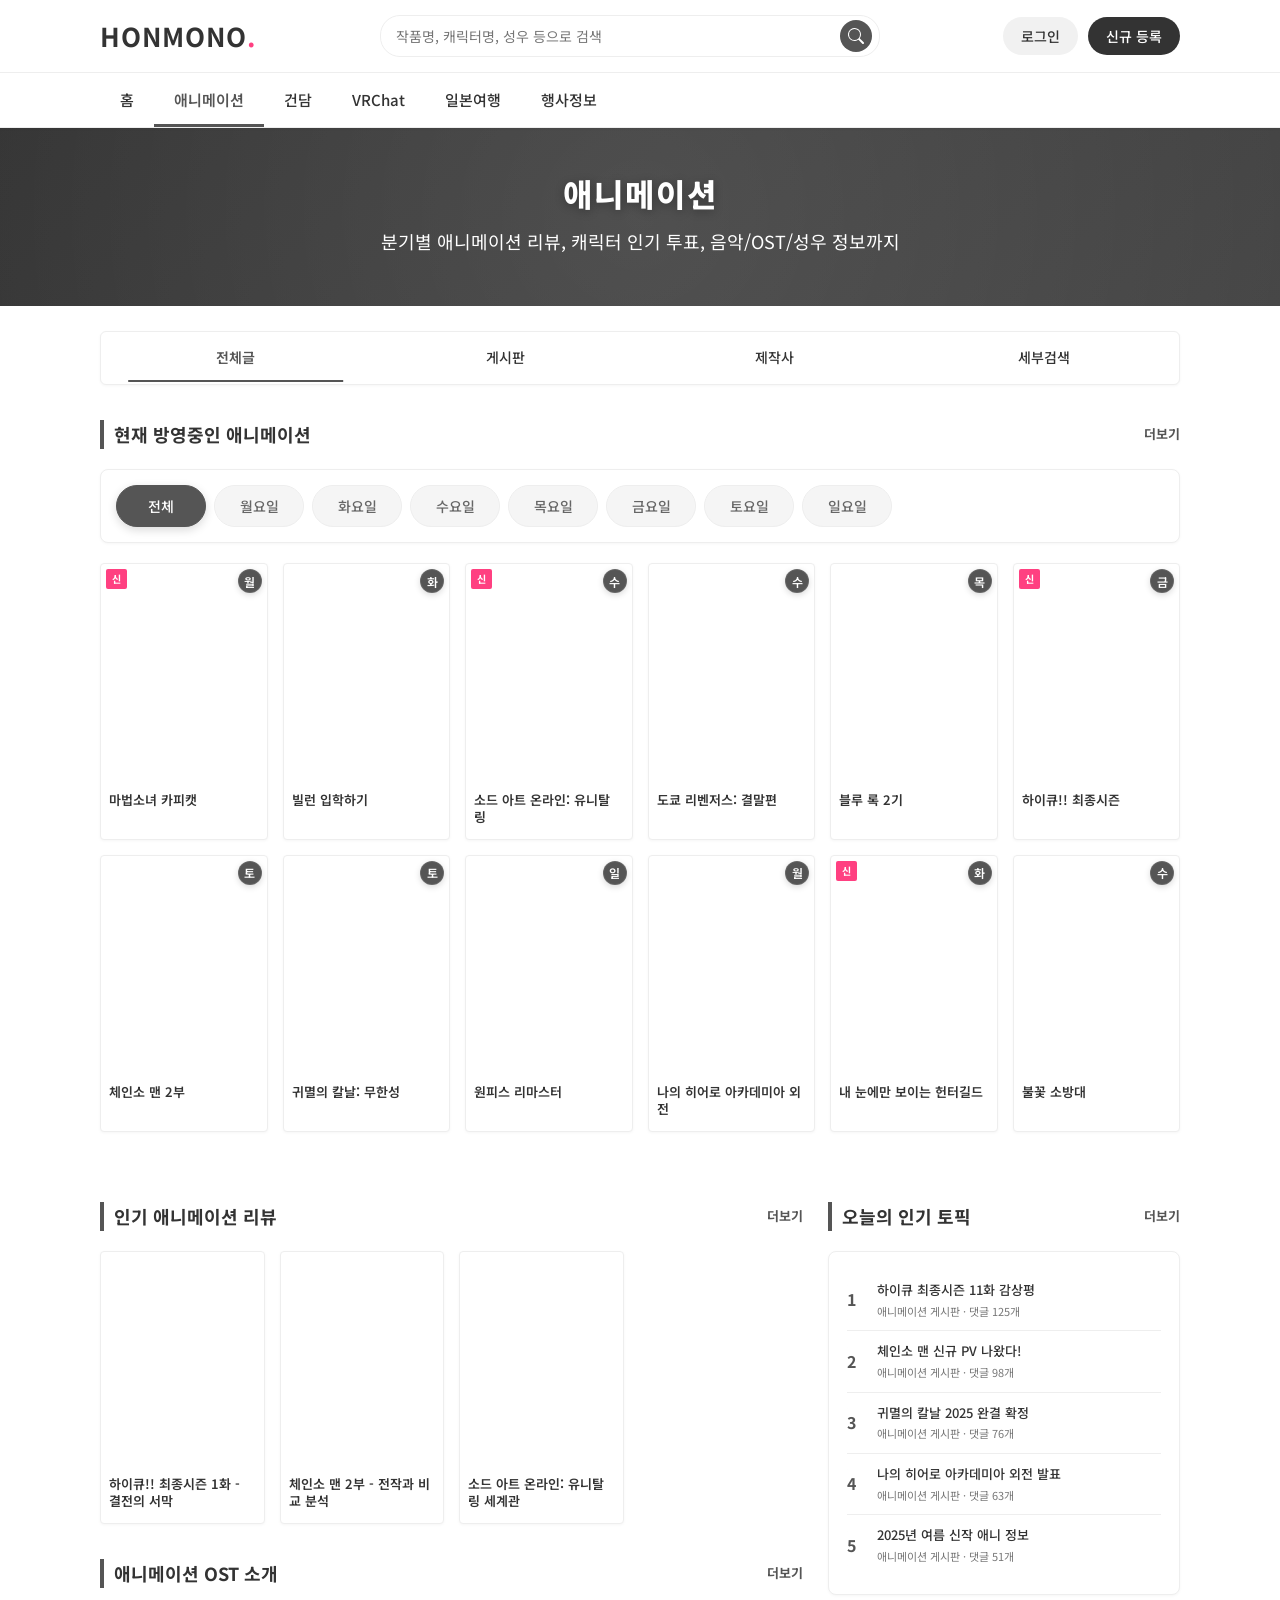
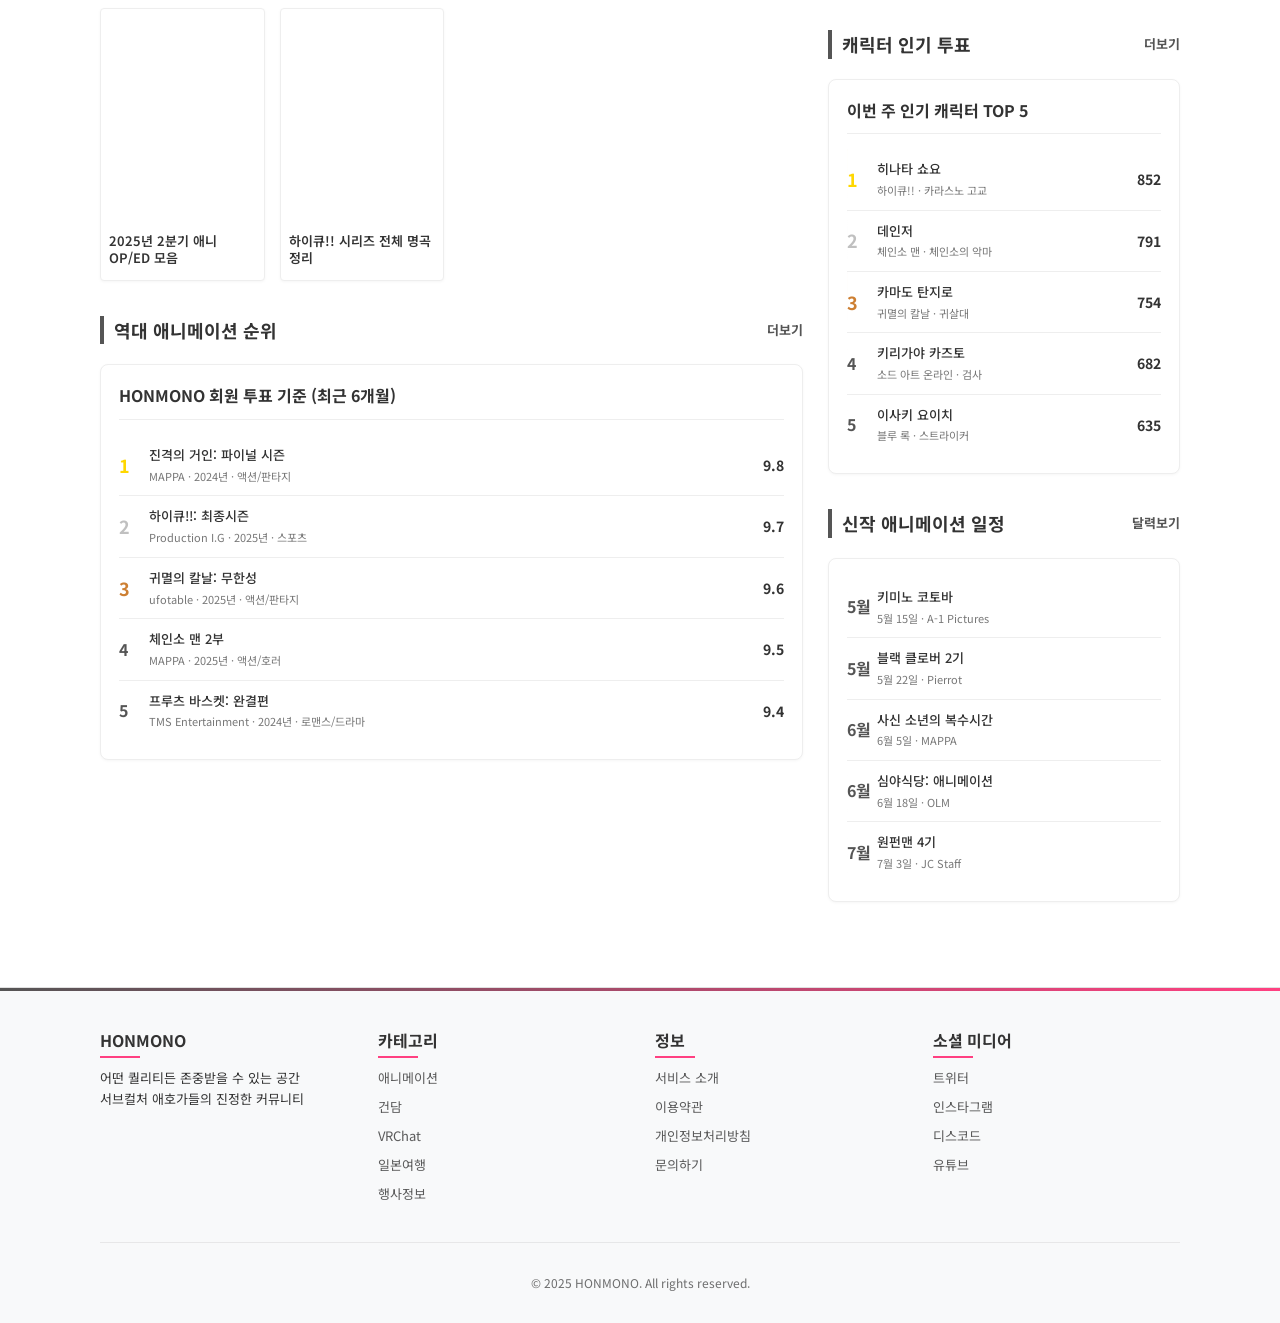
==== commit d49d7f84: "Wrap anime cards with links and update submenu" ====
--- a/anime.html
+++ b/anime.html
@@ -1,4 +1,4 @@
-<link rel="stylesheet" href="styles/anime.css">
+</style>
 </head>
 <body>
   <!-- 헤더 -->
@@ -57,14 +57,10 @@
   <div class="container">
     <!-- 하부 게시판 메뉴 - 굿즈 정보 제거, 세부검색 추가 -->
     <div class="submenu">
-      <a href="#" class="active">전체글</a>
-      <a href="#">작품리뷰</a>
-      <a href="#">게시판</a>
-      <a href="#">캐릭터</a>
-      <a href="#">음악/OST</a>
-      <a href="#">성우</a>
-      <a href="#">제작사</a>
-      <a href="#" class="search-menu-item">세부검색</a>
+      <a href="#" class="active">전체글</a>
+      <a href="#">게시판</a>
+      <a href="#">제작사</a>
+      <a href="#" class="search-menu-item">세부검색</a>
     </div>
     
     <!-- 현재 방영중 애니메이션 섹션 -->
@@ -89,114 +85,138 @@
       <!-- 이미지 스타일 애니메이션 그리드로 변경 -->
       <div class="anime-grid weekday-anime">
         <!-- 월요일 방영 (신작) -->
-        <div class="anime-card" data-day="mon">
-          <span class="new-badge">신</span>
-          <div class="weekday-badge">월</div>
-          <div class="anime-image" style="background-image: url('https://via.placeholder.com/400x533');"></div>
-          <div class="anime-content">
-            <h3 class="anime-title">마법소녀 카피캣</h3>
-          </div>
-        </div>
+        <a href="anime-detail.html?id=magical-girl-copycat" data-id="magical-girl-copycat">
+          <div class="anime-card" data-day="mon">
+            <span class="new-badge">신</span>
+            <div class="weekday-badge">월</div>
+            <div class="anime-image" style="background-image: url('https://via.placeholder.com/400x533');"></div>
+            <div class="anime-content">
+              <h3 class="anime-title">마법소녀 카피캣</h3>
+            </div>
+          </div>
+        </a>
         
         <!-- 화요일 방영 -->
-        <div class="anime-card" data-day="tue">
-          <div class="weekday-badge">화</div>
-          <div class="anime-image" style="background-image: url('https://via.placeholder.com/400x533');"></div>
-          <div class="anime-content">
-            <h3 class="anime-title">빌런 입학하기</h3>
-          </div>
-        </div>
+        <a href="anime-detail.html?id=villain-admission" data-id="villain-admission">
+          <div class="anime-card" data-day="tue">
+            <div class="weekday-badge">화</div>
+            <div class="anime-image" style="background-image: url('https://via.placeholder.com/400x533');"></div>
+            <div class="anime-content">
+              <h3 class="anime-title">빌런 입학하기</h3>
+            </div>
+          </div>
+        </a>
         
         <!-- 수요일 방영 (신작) -->
-        <div class="anime-card" data-day="wed">
-          <span class="new-badge">신</span>
-          <div class="weekday-badge">수</div>
-          <div class="anime-image" style="background-image: url('https://via.placeholder.com/400x533');"></div>
-          <div class="anime-content">
-            <h3 class="anime-title">소드 아트 온라인: 유니탈 링</h3>
-          </div>
-        </div>
+        <a href="anime-detail.html?id=sao-unital-ring" data-id="sao-unital-ring">
+          <div class="anime-card" data-day="wed">
+            <span class="new-badge">신</span>
+            <div class="weekday-badge">수</div>
+            <div class="anime-image" style="background-image: url('https://via.placeholder.com/400x533');"></div>
+            <div class="anime-content">
+              <h3 class="anime-title">소드 아트 온라인: 유니탈 링</h3>
+            </div>
+          </div>
+        </a>
         
         <!-- 수요일 방영 2 -->
-        <div class="anime-card" data-day="wed">
-          <div class="weekday-badge">수</div>
-          <div class="anime-image" style="background-image: url('https://via.placeholder.com/400x533');"></div>
-          <div class="anime-content">
-            <h3 class="anime-title">도쿄 리벤저스: 결말편</h3>
-          </div>
-        </div>
+        <a href="anime-detail.html?id=tokyo-revengers-finale" data-id="tokyo-revengers-finale">
+          <div class="anime-card" data-day="wed">
+            <div class="weekday-badge">수</div>
+            <div class="anime-image" style="background-image: url('https://via.placeholder.com/400x533');"></div>
+            <div class="anime-content">
+              <h3 class="anime-title">도쿄 리벤저스: 결말편</h3>
+            </div>
+          </div>
+        </a>
         
         <!-- 목요일 방영 -->
-        <div class="anime-card" data-day="thu">
-          <div class="weekday-badge">목</div>
-          <div class="anime-image" style="background-image: url('https://via.placeholder.com/400x533');"></div>
-          <div class="anime-content">
-            <h3 class="anime-title">블루 록 2기</h3>
-          </div>
-        </div>
+        <a href="anime-detail.html?id=blue-lock-season-2" data-id="blue-lock-season-2">
+          <div class="anime-card" data-day="thu">
+            <div class="weekday-badge">목</div>
+            <div class="anime-image" style="background-image: url('https://via.placeholder.com/400x533');"></div>
+            <div class="anime-content">
+              <h3 class="anime-title">블루 록 2기</h3>
+            </div>
+          </div>
+        </a>
         
         <!-- 금요일 방영 (신작) -->
-        <div class="anime-card" data-day="fri">
-          <span class="new-badge">신</span>
-          <div class="weekday-badge">금</div>
-          <div class="anime-image" style="background-image: url('https://via.placeholder.com/400x533');"></div>
-          <div class="anime-content">
-            <h3 class="anime-title">하이큐!! 최종시즌</h3>
-          </div>
-        </div>
+        <a href="anime-detail.html?id=haikyuu-final" data-id="haikyuu-final">
+          <div class="anime-card" data-day="fri">
+            <span class="new-badge">신</span>
+            <div class="weekday-badge">금</div>
+            <div class="anime-image" style="background-image: url('https://via.placeholder.com/400x533');"></div>
+            <div class="anime-content">
+              <h3 class="anime-title">하이큐!! 최종시즌</h3>
+            </div>
+          </div>
+        </a>
         
         <!-- 토요일 방영 -->
-        <div class="anime-card" data-day="sat">
-          <div class="weekday-badge">토</div>
-          <div class="anime-image" style="background-image: url('https://via.placeholder.com/400x533');"></div>
-          <div class="anime-content">
-            <h3 class="anime-title">체인소 맨 2부</h3>
-          </div>
-        </div>
+        <a href="anime-detail.html?id=chainsaw-man-2" data-id="chainsaw-man-2">
+          <div class="anime-card" data-day="sat">
+            <div class="weekday-badge">토</div>
+            <div class="anime-image" style="background-image: url('https://via.placeholder.com/400x533');"></div>
+            <div class="anime-content">
+              <h3 class="anime-title">체인소 맨 2부</h3>
+            </div>
+          </div>
+        </a>
         
         <!-- 토요일 방영 2 -->
-        <div class="anime-card" data-day="sat">
-          <div class="weekday-badge">토</div>
-          <div class="anime-image" style="background-image: url('https://via.placeholder.com/400x533');"></div>
-          <div class="anime-content">
-            <h3 class="anime-title">귀멸의 칼날: 무한성</h3>
-          </div>
-        </div>
+        <a href="anime-detail.html?id=demon-slayer-infinity" data-id="demon-slayer-infinity">
+          <div class="anime-card" data-day="sat">
+            <div class="weekday-badge">토</div>
+            <div class="anime-image" style="background-image: url('https://via.placeholder.com/400x533');"></div>
+            <div class="anime-content">
+              <h3 class="anime-title">귀멸의 칼날: 무한성</h3>
+            </div>
+          </div>
+        </a>
         
         <!-- 일요일 방영 -->
-        <div class="anime-card" data-day="sun">
-          <div class="weekday-badge">일</div>
-          <div class="anime-image" style="background-image: url('https://via.placeholder.com/400x533');"></div>
-          <div class="anime-content">
-            <h3 class="anime-title">원피스 리마스터</h3>
-          </div>
-        </div>
+        <a href="anime-detail.html?id=one-piece-remaster" data-id="one-piece-remaster">
+          <div class="anime-card" data-day="sun">
+            <div class="weekday-badge">일</div>
+            <div class="anime-image" style="background-image: url('https://via.placeholder.com/400x533');"></div>
+            <div class="anime-content">
+              <h3 class="anime-title">원피스 리마스터</h3>
+            </div>
+          </div>
+        </a>
         
         <!-- 추가 애니메이션 카드 (10개 이상으로 늘림) -->
-        <div class="anime-card" data-day="mon">
-          <div class="weekday-badge">월</div>
-          <div class="anime-image" style="background-image: url('https://via.placeholder.com/400x533');"></div>
-          <div class="anime-content">
-            <h3 class="anime-title">나의 히어로 아카데미아 외전</h3>
-          </div>
-        </div>
-        
-        <div class="anime-card" data-day="tue">
-          <span class="new-badge">신</span>
-          <div class="weekday-badge">화</div>
-          <div class="anime-image" style="background-image: url('https://via.placeholder.com/400x533');"></div>
-          <div class="anime-content">
-            <h3 class="anime-title">내 눈에만 보이는 헌터길드</h3>
-          </div>
-        </div>
-        
-        <div class="anime-card" data-day="wed">
-          <div class="weekday-badge">수</div>
-          <div class="anime-image" style="background-image: url('https://via.placeholder.com/400x533');"></div>
-          <div class="anime-content">
-            <h3 class="anime-title">불꽃 소방대</h3>
-          </div>
-        </div>
+        <a href="anime-detail.html?id=my-hero-academia-gaiden" data-id="my-hero-academia-gaiden">
+          <div class="anime-card" data-day="mon">
+            <div class="weekday-badge">월</div>
+            <div class="anime-image" style="background-image: url('https://via.placeholder.com/400x533');"></div>
+            <div class="anime-content">
+              <h3 class="anime-title">나의 히어로 아카데미아 외전</h3>
+            </div>
+          </div>
+        </a>
+        
+        <a href="anime-detail.html?id=invisible-hunter-guild" data-id="invisible-hunter-guild">
+          <div class="anime-card" data-day="tue">
+            <span class="new-badge">신</span>
+            <div class="weekday-badge">화</div>
+            <div class="anime-image" style="background-image: url('https://via.placeholder.com/400x533');"></div>
+            <div class="anime-content">
+              <h3 class="anime-title">내 눈에만 보이는 헌터길드</h3>
+            </div>
+          </div>
+        </a>
+        
+        <a href="anime-detail.html?id=fire-force" data-id="fire-force">
+          <div class="anime-card" data-day="wed">
+            <div class="weekday-badge">수</div>
+            <div class="anime-image" style="background-image: url('https://via.placeholder.com/400x533');"></div>
+            <div class="anime-content">
+              <h3 class="anime-title">불꽃 소방대</h3>
+            </div>
+          </div>
+        </a>
       </div>
     </section>
     
@@ -209,24 +229,30 @@
             <a href="#" class="view-more">더보기</a>
           </div>
           <div class="anime-grid small">
-            <div class="anime-card">
-              <div class="anime-image" style="background-image: url('https://via.placeholder.com/400x533');"></div>
-              <div class="anime-content">
-                <h3 class="anime-title">하이큐!! 최종시즌 1화 - 결전의 서막</h3>
-              </div>
-            </div>
-            <div class="anime-card">
-              <div class="anime-image" style="background-image: url('https://via.placeholder.com/400x533');"></div>
-              <div class="anime-content">
-                <h3 class="anime-title">체인소 맨 2부 - 전작과 비교 분석</h3>
-              </div>
-            </div>
-            <div class="anime-card">
-              <div class="anime-image" style="background-image: url('https://via.placeholder.com/400x533');"></div>
-              <div class="anime-content">
-                <h3 class="anime-title">소드 아트 온라인: 유니탈 링 세계관</h3>
-              </div>
-            </div>
+            <a href="anime-detail.html?id=haikyuu-final-ep1" data-id="haikyuu-final-ep1">
+              <div class="anime-card">
+                <div class="anime-image" style="background-image: url('https://via.placeholder.com/400x533');"></div>
+                <div class="anime-content">
+                  <h3 class="anime-title">하이큐!! 최종시즌 1화 - 결전의 서막</h3>
+                </div>
+              </div>
+            </a>
+            <a href="anime-detail.html?id=chainsaw-man-2-analysis" data-id="chainsaw-man-2-analysis">
+              <div class="anime-card">
+                <div class="anime-image" style="background-image: url('https://via.placeholder.com/400x533');"></div>
+                <div class="anime-content">
+                  <h3 class="anime-title">체인소 맨 2부 - 전작과 비교 분석</h3>
+                </div>
+              </div>
+            </a>
+            <a href="anime-detail.html?id=sao-unital-ring-world" data-id="sao-unital-ring-world">
+              <div class="anime-card">
+                <div class="anime-image" style="background-image: url('https://via.placeholder.com/400x533');"></div>
+                <div class="anime-content">
+                  <h3 class="anime-title">소드 아트 온라인: 유니탈 링 세계관</h3>
+                </div>
+              </div>
+            </a>
           </div>
         </section>
         
@@ -237,18 +263,22 @@
             <a href="#" class="view-more">더보기</a>
           </div>
           <div class="anime-grid small">
-            <div class="anime-card">
-              <div class="anime-image" style="background-image: url('https://via.placeholder.com/400x533');"></div>
-              <div class="anime-content">
-                <h3 class="anime-title">2025년 2분기 애니 OP/ED 모음</h3>
-              </div>
-            </div>
-            <div class="anime-card">
-              <div class="anime-image" style="background-image: url('https://via.placeholder.com/400x533');"></div>
-              <div class="anime-content">
-                <h3 class="anime-title">하이큐!! 시리즈 전체 명곡 정리</h3>
-              </div>
-            </div>
+              <a href="anime-detail.html?id=2025-q2-op-ed" data-id="2025-q2-op-ed">
+                <div class="anime-card">
+                  <div class="anime-image" style="background-image: url('https://via.placeholder.com/400x533');"></div>
+                  <div class="anime-content">
+                    <h3 class="anime-title">2025년 2분기 애니 OP/ED 모음</h3>
+                  </div>
+                </div>
+              </a>
+              <a href="anime-detail.html?id=haikyuu-series-best-songs" data-id="haikyuu-series-best-songs">
+                <div class="anime-card">
+                  <div class="anime-image" style="background-image: url('https://via.placeholder.com/400x533');"></div>
+                  <div class="anime-content">
+                    <h3 class="anime-title">하이큐!! 시리즈 전체 명곡 정리</h3>
+                  </div>
+                </div>
+              </a>
           </div>
         </section>
         
@@ -502,6 +532,1223 @@
   </footer>
   
   <!-- 자바스크립트 -->
-  <script src="scripts/anime.js"></script>
+  <script>
+    // DOM이 로드된 후 실행
+    document.addEventListener('DOMContentLoaded', function() {
+      // 애니메이션 카드에 인덱스 설정하여 시차 애니메이션 적용
+      const animeCards = document.querySelectorAll('.anime-card');
+      animeCards.forEach((card, index) => {
+        card.style.setProperty('--card-index', index % 12); // 12개 단위로 반복
+      });
+      
+      // 요일별 필터링 기능
+      const weekdayTabs = document.querySelectorAll('.weekday-tab');
+      const weekdayAnimeCards = document.querySelectorAll('.weekday-anime .anime-card');
+      
+      weekdayTabs.forEach(tab => {
+        tab.addEventListener('click', function() {
+          // 모든 탭에서 active 클래스 제거
+          weekdayTabs.forEach(t => t.classList.remove('active'));
+          // 클릭한 탭에 active 클래스 추가
+          this.classList.add('active');
+          
+          // 선택한 요일 가져오기
+          const selectedDay = this.getAttribute('data-day');
+          
+          // 애니메이션 카드 필터링
+          weekdayAnimeCards.forEach(card => {
+            if (selectedDay === 'all' || card.getAttribute('data-day') === selectedDay) {
+              card.style.display = '';
+              setTimeout(() => {
+                card.style.opacity = '1';
+                card.style.transform = 'translateY(0)';
+              }, 50);
+            } else {
+              card.style.opacity = '0';
+              card.style.transform = 'translateY(20px)';
+              setTimeout(() => {
+                card.style.display = 'none';
+              }, 300);
+            }
+          });
+        });
+      });
+      
+      // 서브메뉴 활성화
+      document.querySelectorAll('.submenu a').forEach(menuItem => {
+        menuItem.addEventListener('click', function(e) {
+          e.preventDefault();
+          document.querySelectorAll('.submenu a').forEach(item => item.classList.remove('active'));
+          this.classList.add('active');
+        });
+      });
+      
+      // 모바일 환경에서 스크롤 개선
+      const scrollContainers = document.querySelectorAll('.navigation-container, .submenu, .weekday-tabs');
+      scrollContainers.forEach(container => {
+        let isDown = false;
+        let startX;
+        let scrollLeft;
+        
+        container.addEventListener('mousedown', (e) => {
+          isDown = true;
+          container.classList.add('active');
+          startX = e.pageX - container.offsetLeft;
+          scrollLeft = container.scrollLeft;
+        });
+        container.addEventListener('mouseleave', () => {
+          isDown = false;
+          container.classList.remove('active');
+        });
+        container.addEventListener('mouseup', () => {
+          isDown = false;
+          container.classList.remove('active');
+        });
+        container.addEventListener('mousemove', (e) => {
+          if(!isDown) return;
+          e.preventDefault();
+          const x = e.pageX - container.offsetLeft;
+          const walk = (x - startX) * 2;
+          container.scrollLeft = scrollLeft - walk;
+        });
+        
+        // 터치 이벤트 추가
+        container.addEventListener('touchstart', (e) => {
+          startX = e.touches[0].pageX - container.offsetLeft;
+          scrollLeft = container.scrollLeft;
+        }, {passive: true});
+        
+        container.addEventListener('touchmove', (e) => {
+          if (e.touches.length > 0) {
+            const x = e.touches[0].pageX - container.offsetLeft;
+            const walk = (x - startX) * 2;
+            container.scrollLeft = scrollLeft - walk;
+          }
+        }, {passive: true});
+      });
+      
+      // 모바일용 성능 최적화
+      const handleVisibilityChange = () => {
+        if (document.hidden) {
+          document.body.classList.add('page-hidden');
+          // 애니메이션 일시 중지
+          document.querySelectorAll('.anime-card, .ranking-item').forEach(el => {
+            el.style.animationPlayState = 'paused';
+          });
+        } else {
+          document.body.classList.remove('page-hidden');
+          // 애니메이션 재개
+          document.querySelectorAll('.anime-card, .ranking-item').forEach(el => {
+            el.style.animationPlayState = 'running';
+          });
+        }
+      };
+      
+      document.addEventListener('visibilitychange', handleVisibilityChange);
+      
+      // 이미지 지연 로딩
+      if ('IntersectionObserver' in window) {
+        const lazyLoadObserver = new IntersectionObserver((entries) => {
+          entries.forEach(entry => {
+            if (entry.isIntersecting) {
+              const target = entry.target;
+              const bgImg = target.getAttribute('data-bg');
+              if (bgImg) {
+                target.style.backgroundImage = `url(${bgImg})`;
+                target.removeAttribute('data-bg');
+                lazyLoadObserver.unobserve(target);
+              }
+            }
+          });
+        });
+        
+        document.querySelectorAll('.anime-image').forEach(img => {
+          const currentBg = img.style.backgroundImage;
+          if (currentBg) {
+            const bgUrl = currentBg.match(/url\(['"]?([^'"]+)['"]?\)/i);
+            if (bgUrl && bgUrl[1]) {
+              img.setAttribute('data-bg', bgUrl[1]);
+              img.style.backgroundImage = 'none';
+              lazyLoadObserver.observe(img);
+            }
+          }
+        });
+      }
+    });
+  </script>
 </body>
-</html>
+</html><!DOCTYPE html>
+<html lang="ko">
+<head>
+  <meta charset="UTF-8">
+  <meta name="viewport" content="width=device-width, initial-scale=1.0">
+  <title>애니메이션 - HONMONO</title>
+  <link href="https://fonts.googleapis.com/css2?family=Noto+Sans+KR:wght@400;500;700;900&display=swap" rel="stylesheet">
+  <style>
+html  {
+  font-size: calc(12px + 0.3vw);
+}
+    :root {
+      --primary: #555555;
+      --primary-dark: #333333;
+      --secondary: #777777;
+      --accent: #FF4081;
+      --background: #FFFFFF;
+      --header-bg: #FFFFFF;
+      --header-text: #333333;
+      --dark-bg: #F8F9FA;
+      --light-text: #333333;
+      --dark-text: #333333;
+      --card-bg: #FFFFFF;
+      --border-color: #EEEEEE;
+      --card-shadow: 0 1px 3px rgba(0, 0, 0, 0.04);
+      --hover-bg: #F5F5F5;
+    }
+    
+    * {
+      margin: 0;
+      padding: 0;
+      box-sizing: border-box;
+      font-family: 'Noto Sans KR', sans-serif;
+    }
+    
+    body {
+      background-color: var(--background);
+      color: var(--dark-text);
+      line-height: 1.6;
+      font-size: 14px;
+      min-height: 100vh;
+      overflow-x: hidden;
+    }
+    
+    a {
+      text-decoration: none;
+      color: inherit;
+    }
+    
+    .container {
+      width: 90%;
+      max-width: 1080px;
+      margin: 0 auto;
+      padding: 0;
+    }
+    
+    /* 애니메이션 정의 */
+    @keyframes fadeIn {
+      from { opacity: 0; transform: translateY(10px); }
+      to { opacity: 1; transform: translateY(0); }
+    }
+    
+    @keyframes slideInRight {
+      from { opacity: 0; transform: translateX(30px); }
+      to { opacity: 1; transform: translateX(0); }
+    }
+    
+    @keyframes slideInLeft {
+      from { opacity: 0; transform: translateX(-30px); }
+      to { opacity: 1; transform: translateX(0); }
+    }
+    
+    @keyframes zoomIn {
+      from { opacity: 0; transform: scale(0.9); }
+      to { opacity: 1; transform: scale(1); }
+    }
+    
+    @keyframes gradientShift {
+      0% { background-position: 0% 50%; }
+      50% { background-position: 100% 50%; }
+      100% { background-position: 0% 50%; }
+    }
+    
+    @keyframes verySubtleBreathing {
+      0% { opacity: 0.95; transform: scale(1); }
+      50% { opacity: 1; transform: scale(1.01); }
+      100% { opacity: 0.95; transform: scale(1); }
+    }
+    
+    /* 헤더 스타일 */
+    header {
+      background-color: var(--header-bg);
+      color: var(--header-text);
+      box-shadow: 0 1px 3px rgba(0, 0, 0, 0.05);
+      position: sticky;
+      top: 0;
+      z-index: 1000;
+      padding: 15px 0 0 0;
+      width: 100%;
+    }
+    
+    .header-container {
+      display: flex;
+      justify-content: space-between;
+      align-items: center;
+      margin-bottom: 15px;
+      flex-wrap: wrap;
+    }
+    
+    .logo {
+      font-size: 26px;
+      font-weight: 700;
+      display: flex;
+      align-items: center;
+      letter-spacing: 1px;
+      color: var(--primary-dark);
+      transition: all 0.3s ease;
+    }
+    
+    .logo:hover {
+      transform: scale(1.05);
+    }
+    
+    .logo span {
+      color: var(--accent);
+    }
+    
+    /* 검색창 */
+    .header-search {
+      display: flex;
+      align-items: center;
+      flex: 1;
+      max-width: 500px;
+      margin: 0 30px;
+      position: relative;
+      overflow: hidden;
+    }
+    
+    .search-input {
+      width: 100%;
+      padding: 10px 15px;
+      border: 1px solid #eee;
+      border-radius: 20px;
+      font-size: 14px;
+      transition: all 0.3s ease;
+    }
+    
+    .search-input:focus {
+      outline: none;
+      border-color: var(--primary);
+      box-shadow: 0 0 5px rgba(0, 0, 0, 0.1);
+    }
+    
+    .search-btn {
+      background-color: var(--primary);
+      color: white;
+      border: none;
+      border-radius: 50%;
+      width: 32px;
+      height: 32px;
+      display: flex;
+      align-items: center;
+      justify-content: center;
+      margin-left: -40px;
+      cursor: pointer;
+      transition: all 0.3s ease;
+      z-index: 5;
+    }
+    
+    .search-btn:hover {
+      background-color: var(--primary-dark);
+      transform: rotate(90deg);
+    }
+    
+    /* 키워드 */
+    .search-keywords {
+      position: absolute;
+      top: 100%;
+      left: 0;
+      width: 100%;
+      background-color: white;
+      box-shadow: 0 5px 15px rgba(0,0,0,0.1);
+      border-radius: 0 0 20px 20px;
+      padding: 10px;
+      z-index: 100;
+      display: none;
+      opacity: 0;
+      transform: translateY(-10px);
+      transition: all 0.3s ease;
+    }
+    
+    .search-input:focus ~ .search-keywords {
+      display: block;
+      opacity: 1;
+      transform: translateY(0);
+    }
+    
+    .keyword-chip {
+      display: inline-block;
+      padding: 5px 12px;
+      background-color: #f0f0f0;
+      border-radius: 15px;
+      margin: 5px;
+      font-size: 12px;
+      transition: all 0.3s ease;
+      cursor: pointer;
+    }
+    
+    .keyword-chip:hover {
+      background-color: var(--primary);
+      color: white;
+      transform: translateY(-3px);
+      box-shadow: 0 3px 8px rgba(0,0,0,0.1);
+    }
+    
+    /* 사용자 액션 버튼 */
+    .user-actions {
+      display: flex;
+      gap: 10px;
+    }
+    
+    .login-btn, .signup-btn {
+      padding: 8px 18px;
+      border-radius: 20px;
+      font-size: 14px;
+      font-weight: 500;
+      transition: all 0.3s ease;
+      white-space: nowrap;
+    }
+    
+    .login-btn {
+      background-color: #f1f1f1;
+      color: #333;
+    }
+    
+    .signup-btn {
+      background-color: #333;
+      color: white;
+      position: relative;
+      overflow: hidden;
+    }
+    
+    .login-btn:hover {
+      background-color: #e5e5e5;
+      transform: translateY(-3px);
+    }
+    
+    .signup-btn:hover {
+      background-color: #555555;
+      transform: translateY(-3px);
+      box-shadow: 0 4px 8px rgba(0, 0, 0, 0.2);
+      color: white;
+    }
+    
+    /* 네비게이션 바 */
+    .navigation-container {
+      border-top: 1px solid #eee;
+      border-bottom: 1px solid #eee;
+      width: 100%;
+      overflow-x: auto;
+      -webkit-overflow-scrolling: touch;
+      scrollbar-width: none;
+    }
+    
+    .navigation-container::-webkit-scrollbar {
+      display: none;
+    }
+    
+    .main-nav ul {
+      display: flex;
+      list-style: none;
+      padding: 0;
+      margin: 0;
+      min-width: max-content;
+    }
+    
+    .main-nav ul li a {
+      display: block;
+      padding: 15px 20px;
+      font-size: 15px;
+      font-weight: 500;
+      color: #333;
+      transition: all 0.2s ease;
+      position: relative;
+    }
+    
+    .main-nav ul li a:hover {
+      color: var(--primary);
+    }
+    
+    .main-nav ul li a.active {
+      color: var(--primary);
+      font-weight: 600;
+    }
+    
+    .main-nav ul li a.active::after {
+      content: '';
+      position: absolute;
+      bottom: 0;
+      left: 0;
+      width: 100%;
+      height: 3px;
+      background-color: var(--primary);
+      animation: slideInRight 0.5s ease;
+    }
+    
+    /* 배너 영역 */
+    .category-banner {
+      background: linear-gradient(135deg, #333333, #444444, #555555);
+      background-size: 200% 200%;
+      animation: gradientShift 10s ease infinite;
+      padding: 40px 0;
+      text-align: center;
+      color: white;
+      margin-bottom: 25px;
+      position: relative;
+      overflow: hidden;
+    }
+    
+    .category-banner::before {
+      content: '';
+      position: absolute;
+      width: 200%;
+      height: 200%;
+      top: -50%;
+      left: -50%;
+      background: radial-gradient(circle, rgba(255,255,255,0.1) 0%, transparent 60%);
+      animation: rotating 40s linear infinite;
+    }
+    
+    .category-banner h1 {
+      position: relative;
+      font-size: 32px;
+      font-weight: 800;
+      margin-bottom: 8px;
+      display: inline-block;
+      color: white;
+      letter-spacing: 2px;
+      animation: verySubtleBreathing 5s infinite ease-in-out;
+      text-shadow: 0 2px 10px rgba(0,0,0,0.3);
+    }
+    
+    .category-banner p {
+      font-size: 18px;
+      margin-top: 0;
+      margin-bottom: 10px;
+      display: block;
+      width: 100%;
+      text-align: center;
+      opacity: 0;
+      animation: fadeIn 1s ease forwards 0.5s;
+    }
+    
+    /* 섹션 공통 스타일 */
+    section {
+      margin: 35px 0;
+      padding: 0;
+      animation: fadeIn 0.8s ease-out;
+    }
+    
+    .section-title {
+      font-size: 18px;
+      font-weight: 700;
+      margin-bottom: 20px;
+      color: var(--primary-dark);
+      border-left: 4px solid var(--primary);
+      padding-left: 10px;
+      display: flex;
+      justify-content: space-between;
+      align-items: center;
+      position: relative;
+      flex-wrap: wrap;
+    }
+    
+    .view-more {
+      font-size: 13px;
+      color: var(--primary);
+      transition: all 0.3s ease;
+      display: flex;
+      align-items: center;
+    }
+    
+    .view-more:hover {
+      color: var(--primary-dark);
+    }
+    
+    /* 하부 게시판 메뉴 */
+    .submenu {
+      display: flex;
+      background-color: var(--card-bg);
+      border-radius: 6px;
+      overflow-x: auto;
+      box-shadow: var(--card-shadow);
+      margin-bottom: 25px;
+      border: 1px solid var(--border-color);
+      animation: fadeIn 0.8s ease;
+      -webkit-overflow-scrolling: touch;
+      scrollbar-width: none;
+    }
+    
+    .submenu::-webkit-scrollbar {
+      display: none;
+    }
+    
+    .submenu a {
+      flex: 1;
+      padding: 14px;
+      text-align: center;
+      font-weight: 500;
+      font-size: 14px;
+      color: var(--dark-text);
+      transition: all 0.3s ease;
+      border-bottom: 2px solid transparent;
+      position: relative;
+      white-space: nowrap;
+      min-width: fit-content;
+    }
+    
+    .submenu a::before {
+      content: '';
+      position: absolute;
+      bottom: 0;
+      left: 50%;
+      width: 0;
+      height: 2px;
+      background-color: var(--primary);
+      transition: all 0.3s ease;
+      transform: translateX(-50%);
+    }
+    
+    .submenu a:hover {
+      background-color: var(--hover-bg);
+      color: var(--primary);
+    }
+    
+    .submenu a:hover::before {
+      width: 80%;
+    }
+    
+    .submenu a.active {
+      color: var(--primary);
+      font-weight: 600;
+    }
+    
+    .submenu a.active::before {
+      width: 80%;
+    }
+    
+    /* 세부검색 스타일 */
+    .search-menu-item {
+      display: flex;
+      align-items: center;
+      justify-content: center;
+    }
+    
+    .search-menu-item::before {
+      content: '';
+      display: inline-block;
+      width: 14px;
+      height: 14px;
+      margin-right: 4px;
+      background-image: url("data:image/svg+xml,%3Csvg xmlns='http://www.w3.org/2000/svg' width='14' height='14' viewBox='0 0 24 24' fill='none' stroke='%23555555' stroke-width='2' stroke-linecap='round' stroke-linejoin='round'%3E%3Ccircle cx='11' cy='11' r='8'%3E%3C/circle%3E%3Cline x1='21' y1='21' x2='16.65' y2='16.65'%3E%3C/line%3E%3C/svg%3E");
+      background-size: contain;
+      background-repeat: no-repeat;
+    }
+    
+    /* 요일 탭 스타일 */
+    .weekday-tabs {
+      display: flex;
+      gap: 8px;
+      margin-bottom: 20px;
+      background-color: var(--card-bg);
+      border-radius: 8px;
+      padding: 15px;
+      box-shadow: var(--card-shadow);
+      border: 1px solid var(--border-color);
+      overflow-x: auto;
+      -webkit-overflow-scrolling: touch;
+      -ms-overflow-style: none;
+      scrollbar-width: none;
+      animation: fadeIn 0.8s ease;
+    }
+    
+    .weekday-tabs::-webkit-scrollbar {
+      display: none;
+    }
+    
+    .weekday-tab {
+      background-color: #f5f5f5;
+      border: 1px solid #eee;
+      border-radius: 25px;
+      padding: 10px 18px;
+      font-size: 14px;
+      font-weight: 500;
+      color: #666;
+      cursor: pointer;
+      transition: all 0.3s ease;
+      min-width: 90px;
+      text-align: center;
+      position: relative;
+      overflow: hidden;
+      flex-shrink: 0;
+    }
+    
+    .weekday-tab::before {
+      content: '';
+      position: absolute;
+      top: 0;
+      left: 0;
+      width: 100%;
+      height: 100%;
+      background: linear-gradient(120deg, transparent, rgba(255,255,255,0.6), transparent);
+      transform: translateX(-100%);
+      transition: all 0.6s ease;
+    }
+    
+    .weekday-tab:hover {
+      background-color: #ededed;
+      transform: translateY(-3px);
+      box-shadow: 0 3px 10px rgba(0,0,0,0.08);
+    }
+    
+    .weekday-tab:hover::before {
+      transform: translateX(100%);
+    }
+    
+    .weekday-tab.active {
+      background-color: var(--primary);
+      color: white;
+      border-color: var(--primary);
+      box-shadow: 0 3px 10px rgba(0,0,0,0.15);
+    }
+    
+    /* 애니메이션 그리드 */
+    .anime-grid {
+      display: grid;
+      grid-template-columns: repeat(auto-fill, minmax(160px, 1fr));
+      gap: 15px;
+    }
+    
+    .anime-grid.small {
+      grid-template-columns: repeat(auto-fill, minmax(160px, 1fr));
+    }
+    
+    /* 애니메이션 카드 */
+    .anime-card {
+      background: var(--card-bg);
+      border-radius: 4px;
+      overflow: hidden;
+      box-shadow: var(--card-shadow);
+      transition: transform 0.3s, box-shadow 0.3s;
+      border: 1px solid var(--border-color);
+      position: relative;
+    }
+    
+    .anime-card:hover {
+      transform: translateY(-5px);
+      box-shadow: 0 5px 15px rgba(0, 0, 0, 0.1);
+    }
+    
+    .anime-image {
+      height: 0;
+      padding-bottom: 133%;
+      background-position: center;
+      background-size: cover;
+      position: relative;
+    }
+    
+    .new-badge {
+      position: absolute;
+      top: 5px;
+      left: 5px;
+      background-color: #FF4081;
+      color: white;
+      padding: 2px 6px;
+      font-size: 10px;
+      font-weight: 700;
+      border-radius: 2px;
+      z-index: 2;
+    }
+    
+    .weekday-badge {
+      position: absolute;
+      top: 5px;
+      right: 5px;
+      background: #555555;
+      color: #ffffff;
+      width: 24px;
+      height: 24px;
+      border-radius: 50%;
+      display: flex;
+      align-items: center;
+      justify-content: center;
+      font-weight: 600;
+      font-size: 12px;
+      box-shadow: 0 2px 6px rgba(0, 0, 0, 0.15);
+      z-index: 2;
+      border: 1px solid rgba(255, 255, 255, 0.1);
+      transition: all 0.3s ease;
+    }
+    
+    .anime-card:hover .weekday-badge {
+      transform: scale(1.1);
+      background: #333333;
+      box-shadow: 0 3px 8px rgba(0, 0, 0, 0.25);
+    }
+    
+    .anime-content {
+      padding: 8px;
+    }
+    
+    .anime-title {
+      font-size: 13px;
+      font-weight: 600;
+      margin-bottom: 5px;
+      line-height: 1.3;
+      -webkit-line-clamp: 2;
+      -webkit-box-orient: vertical;
+      overflow: hidden;
+      display: -webkit-box;
+      height: 2.6em;
+    }
+    
+    /* 두 컬럼 레이아웃 */
+    .two-column {
+      display: grid;
+      grid-template-columns: 2fr 1fr;
+      gap: 25px;
+    }
+    
+    /* 순위 스타일 */
+    .ranking-container {
+      background: var(--card-bg);
+      border-radius: 8px;
+      padding: 18px;
+      box-shadow: var(--card-shadow);
+      margin-bottom: 25px;
+      border: 1px solid var(--border-color);
+      transition: all 0.3s ease;
+    }
+    
+    .ranking-container:hover {
+      box-shadow: 0 10px 20px rgba(0, 0, 0, 0.08);
+      transform: translateY(-5px);
+    }
+    
+    .ranking-title {
+      font-size: 16px;
+      font-weight: 700;
+      margin-bottom: 15px;
+      color: var(--primary-dark);
+      padding-bottom: 10px;
+      border-bottom: 1px solid var(--border-color);
+    }
+    
+    .ranking-list {
+      list-style-type: none;
+    }
+    
+    .ranking-item {
+      display: flex;
+      align-items: center;
+      padding: 10px 0;
+      border-bottom: 1px solid var(--border-color);
+      transition: all 0.3s ease;
+      opacity: 0;
+      transform: translateX(-10px);
+      animation: slideInLeft 0.5s ease forwards;
+      animation-delay: calc(var(--rank-index, 0) * 0.1s);
+      position: relative;
+      overflow: hidden;
+    }
+    
+    .ranking-item::before {
+      content: '';
+      position: absolute;
+      top: 0;
+      left: 0;
+      width: 100%;
+      height: 100%;
+      background: linear-gradient(120deg, transparent, rgba(255, 255, 255, 0.2), transparent);
+      transform: translateX(-100%);
+      transition: all 0.5s ease;
+      z-index: 1;
+      pointer-events: none;
+    }
+    
+    .ranking-item:hover::before {
+      transform: translateX(100%);
+    }
+    
+    .ranking-item:hover {
+      background-color: rgba(85, 85, 85, 0.05);
+      transform: translateX(5px);
+      padding-left: 8px;
+      border-radius: 4px;
+    }
+    
+    .top3::before {
+      background: linear-gradient(120deg, transparent, rgba(255, 215, 0, 0.15), transparent);
+    }
+    
+    .top3:nth-child(2)::before {
+      background: linear-gradient(120deg, transparent, rgba(192, 192, 192, 0.15), transparent);
+    }
+    
+    .top3:nth-child(3)::before {
+      background: linear-gradient(120deg, transparent, rgba(205, 127, 50, 0.15), transparent);
+    }
+    
+    .ranking-item:last-child {
+      border-bottom: none;
+    }
+    
+    .ranking-number {
+      flex: 0 0 30px;
+      font-size: 16px;
+      font-weight: 700;
+      color: var(--primary);
+    }
+    
+    .ranking-info {
+      flex: 1;
+    }
+    
+    .ranking-name {
+      font-weight: 500;
+      margin-bottom: 2px;
+      font-size: 13px;
+      transition: all 0.3s ease;
+    }
+    
+    .ranking-item:hover .ranking-name {
+      color: var(--primary);
+    }
+    
+    .ranking-detail {
+      font-size: 11px;
+      color: #777;
+    }
+    
+    .ranking-score {
+      flex: 0 0 40px;
+      text-align: right;
+      font-weight: 700;
+      color: var(--primary-dark);
+    }
+    
+    .top3 .ranking-number {
+      font-size: 18px;
+      color: gold;
+    }
+    
+    .top3:nth-child(2) .ranking-number {
+      color: silver;
+    }
+    
+    .top3:nth-child(3) .ranking-number {
+      color: #cd7f32;
+    }
+    
+    /* 푸터 */
+    footer {
+      background-color: var(--dark-bg);
+      color: var(--light-text);
+      padding: 40px 0 30px;
+      margin-top: 50px;
+      font-size: 13px;
+      border-top: 1px solid #E0E0E0;
+      position: relative;
+      overflow: hidden;
+    }
+    
+    footer::before {
+      content: '';
+      position: absolute;
+      top: 0;
+      left: 0;
+      width: 100%;
+      height: 3px;
+      background: linear-gradient(90deg, var(--primary), var(--accent), var(--primary));
+      background-size: 200% 100%;
+      animation: gradientShift 10s ease infinite;
+    }
+    
+    .footer-content {
+      display: grid;
+      grid-template-columns: repeat(auto-fit, minmax(180px, 1fr));
+      gap: 30px;
+      animation: fadeIn 1s ease;
+    }
+    
+    .footer-section h3 {
+      margin-bottom: 15px;
+      color: var(--primary-dark);
+      font-size: 16px;
+      position: relative;
+      display: inline-block;
+    }
+    
+    .footer-section h3::after {
+      content: '';
+      position: absolute;
+      bottom: -5px;
+      left: 0;
+      width: 40px;
+      height: 2px;
+      background-color: var(--accent);
+      transition: all 0.3s ease;
+    }
+    
+    .footer-section:hover h3::after {
+      width: 100%;
+    }
+    
+    .footer-section ul {
+      list-style: none;
+    }
+    
+    .footer-section ul li {
+      margin-bottom: 8px;
+      transition: all 0.3s ease;
+      transform: translateX(0);
+    }
+    
+    .footer-section ul li a {
+      opacity: 0.8;
+      transition: all 0.3s ease;
+      display: inline-block;
+    }
+    
+    .footer-section ul li a:hover {
+      opacity: 1;
+      color: var(--primary);
+      transform: translateX(5px);
+    }
+    
+    .footer-bottom {
+      text-align: center;
+      padding-top: 30px;
+      margin-top: 30px;
+      border-top: 1px solid rgba(0, 0, 0, 0.1);
+      font-size: 12px;
+      opacity: 0.7;
+    }
+    
+    /* 반응형 스타일 */
+    @media (max-width: 1024px) {
+      .two-column {
+        grid-template-columns: 1fr;
+        gap: 20px;
+      }
+      
+      .header-container {
+        justify-content: center;
+      }
+      
+      .anime-grid {
+        grid-template-columns: repeat(auto-fill, minmax(140px, 1fr));
+      }
+      
+      .anime-grid.small {
+        grid-template-columns: repeat(auto-fill, minmax(140px, 1fr));
+      }
+    }
+    
+    @media (max-width: 900px) {
+      .anime-grid {
+        grid-template-columns: repeat(3, 1fr);
+      }
+      
+      .anime-grid.small {
+        grid-template-columns: repeat(3, 1fr);
+      }
+    }
+    
+    @media (max-width: 768px) {
+      .header-container {
+        flex-direction: column;
+        align-items: center;
+      }
+      
+      .logo {
+        margin-bottom: 10px;
+      }
+      
+      .header-search {
+        margin: 15px 0;
+        max-width: 100%;
+      }
+      
+      .user-actions {
+        margin-top: 10px;
+        width: 100%;
+        justify-content: center;
+      }
+      
+      .login-btn, .signup-btn {
+        padding: 8px 15px;
+        font-size: 13px;
+      }
+      
+      .main-nav ul {
+        flex-wrap: nowrap;
+        overflow-x: auto;
+      }
+      
+      .main-nav ul li a {
+        padding: 12px 15px;
+        font-size: 14px;
+        white-space: nowrap;
+      }
+      
+      .category-banner h1 {
+        font-size: 24px;
+      }
+      
+      .category-banner p {
+        font-size: 14px;
+      }
+      
+      .section-title {
+        font-size: 16px;
+      }
+      
+      .anime-grid, .anime-grid.small {
+        grid-template-columns: repeat(2, 1fr);
+        gap: 12px;
+      }
+      
+      .weekday-tabs {
+        padding: 10px;
+      }
+      
+      .weekday-tab {
+        padding: 8px 12px;
+        min-width: 75px;
+        font-size: 13px;
+      }
+      
+      .submenu {
+        padding: 0 5px;
+      }
+      
+      .submenu a {
+        padding: 12px 8px;
+        font-size: 12px;
+      }
+      
+      .weekday-badge {
+        width: 20px;
+        height: 20px;
+        font-size: 10px;
+      }
+      
+      .anime-title {
+        font-size: 12px;
+        height: 2.4em;
+      }
+      
+      .ranking-container {
+        padding: 12px;
+      }
+      
+      .ranking-title {
+        font-size: 14px;
+      }
+      
+      .ranking-number {
+        font-size: 14px;
+      }
+      
+      .ranking-name {
+        font-size: 12px;
+      }
+      
+      .ranking-detail {
+        font-size: 10px;
+      }
+      
+      .footer-content {
+        grid-template-columns: repeat(auto-fit, minmax(140px, 1fr));
+        gap: 20px;
+      }
+    }
+    
+    @media (max-width: 600px) {
+      .anime-grid, .anime-grid.small {
+        grid-template-columns: repeat(2, 1fr);
+        gap: 10px;
+      }
+      
+      .user-actions {
+        flex-wrap: wrap;
+        justify-content: center;
+        gap: 8px;
+      }
+      
+      .section-title {
+        font-size: 15px;
+      }
+      
+      .view-more {
+        font-size: 12px;
+      }
+      
+      .weekday-tab {
+        min-width: 70px;
+        padding: 6px 10px;
+        font-size: 12px;
+      }
+      
+      .anime-image {
+        padding-bottom: 140%;
+      }
+      
+      .anime-content {
+        padding: 6px;
+      }
+      
+      .anime-title {
+        font-size: 11px;
+        height: 2.6em;
+      }
+      
+      .footer-section h3 {
+        font-size: 14px;
+      }
+      
+      .footer-section ul li a {
+        font-size: 12px;
+      }
+    }
+    
+    @media (max-width: 480px) {
+      .container {
+        width: 95%;
+      }
+      
+      .logo {
+        font-size: 24px;
+      }
+      
+      .category-banner h1 {
+        font-size: 22px;
+      }
+      
+      .category-banner p {
+        font-size: 12px;
+      }
+      
+      .submenu {
+        flex-wrap: nowrap;
+      }
+      
+      .anime-card {
+        border-radius: 3px;
+      }
+      
+      .new-badge {
+        font-size: 9px;
+        padding: 1px 4px;
+      }
+      
+      .weekday-badge {
+        width: 18px;
+        height: 18px;
+        font-size: 9px;
+      }
+      
+      .login-btn, .signup-btn {
+        padding: 6px 12px;
+        font-size: 12px;
+      }
+    }
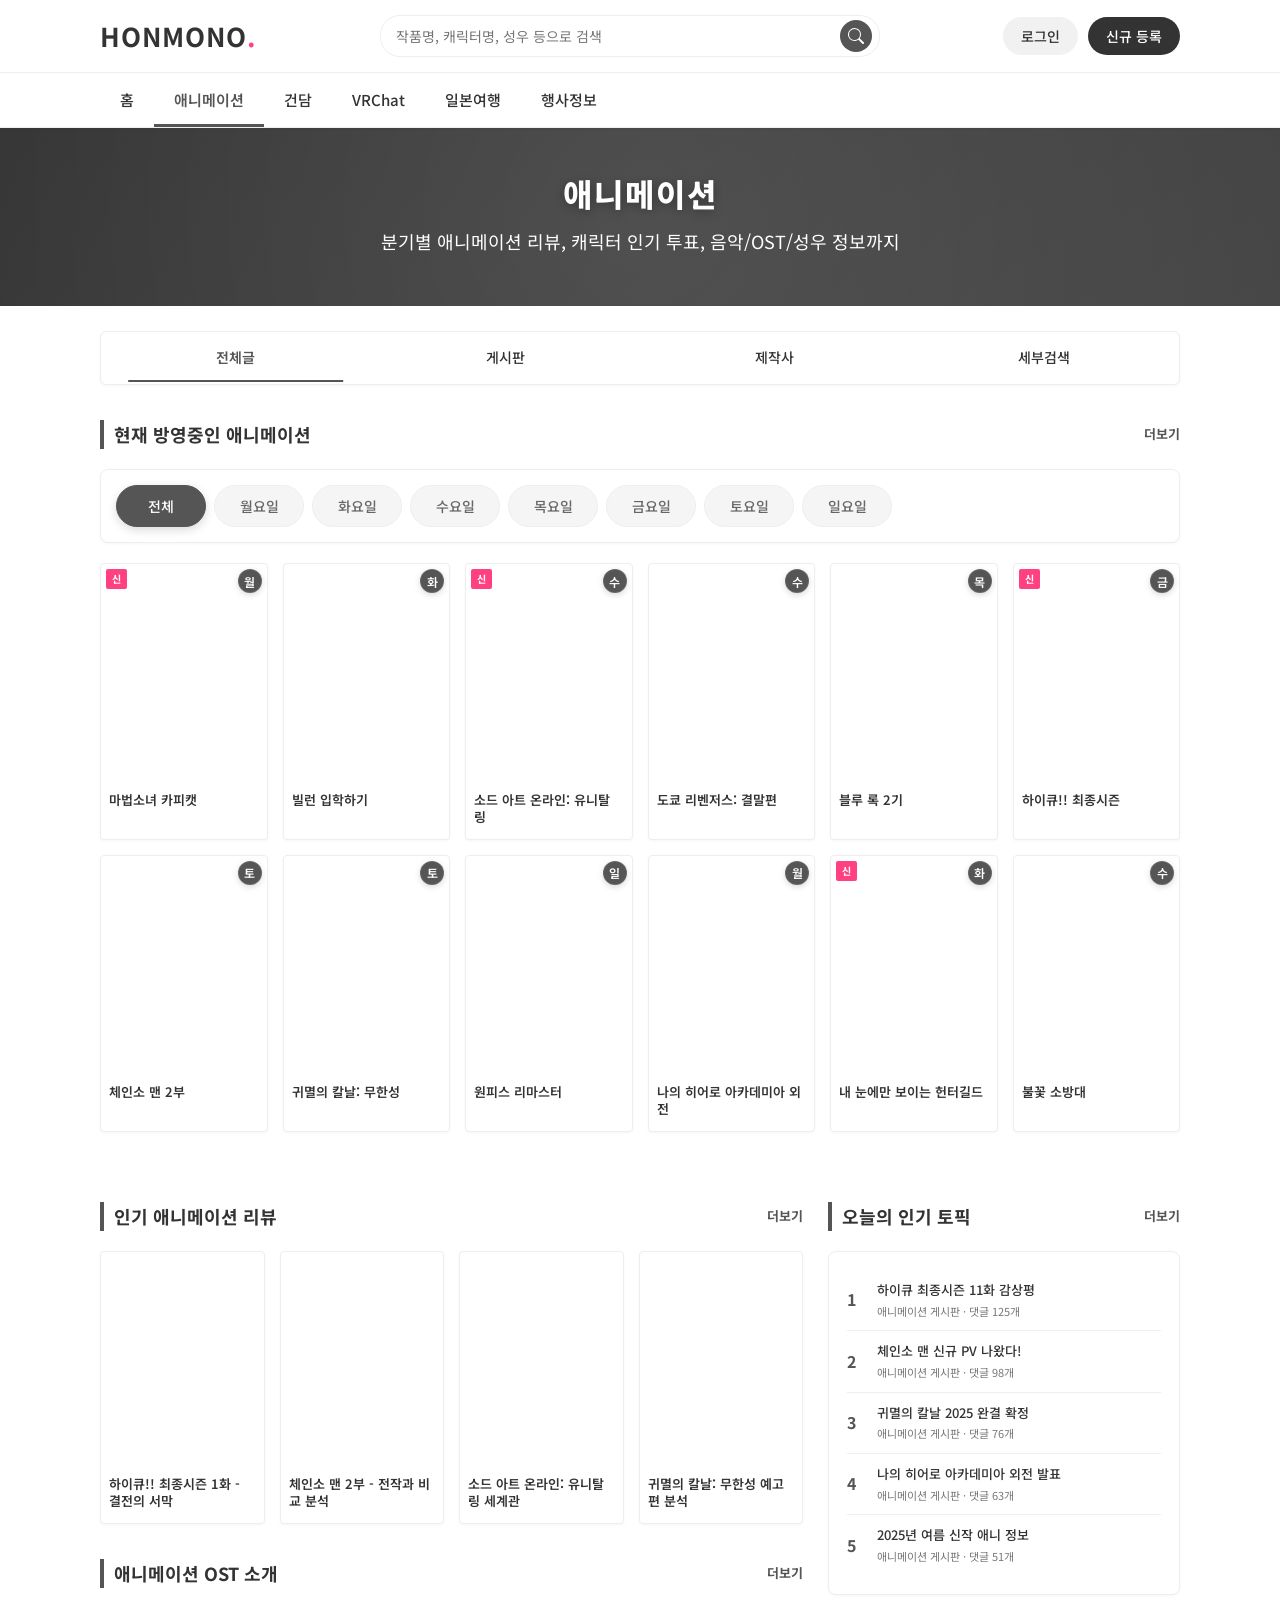
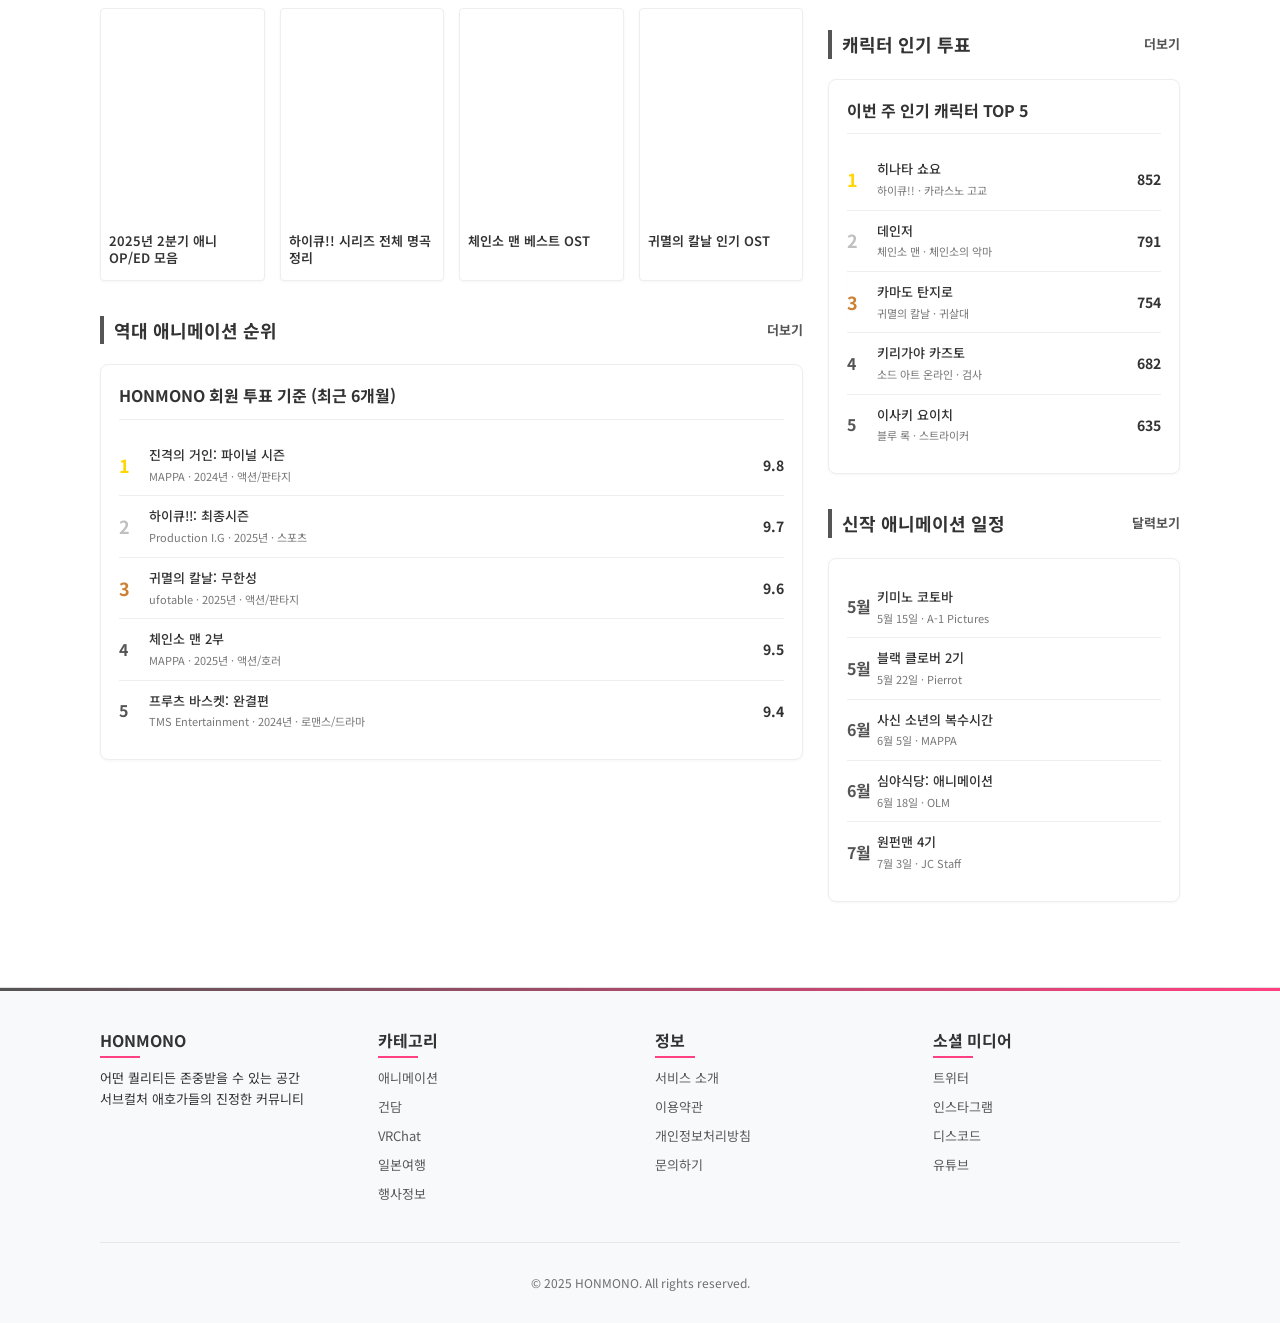
==== commit 24e2cb44: "Add more review and OST cards" ====
--- a/anime.html
+++ b/anime.html
@@ -253,8 +253,16 @@
                 </div>
               </div>
             </a>
-          </div>
-        </section>
+            <a href="anime-detail.html?id=demon-slayer-infinity-preview" data-id="demon-slayer-infinity-preview">
+              <div class="anime-card">
+                <div class="anime-image" style="background-image: url('https://via.placeholder.com/400x533');"></div>
+                <div class="anime-content">
+                  <h3 class="anime-title">귀멸의 칼날: 무한성 예고편 분석</h3>
+                </div>
+              </div>
+            </a>
+          </div>
+        </section>
         
         <!-- 애니메이션 OST - 크기 축소 -->
         <section>
@@ -271,16 +279,32 @@
                   </div>
                 </div>
               </a>
-              <a href="anime-detail.html?id=haikyuu-series-best-songs" data-id="haikyuu-series-best-songs">
-                <div class="anime-card">
-                  <div class="anime-image" style="background-image: url('https://via.placeholder.com/400x533');"></div>
-                  <div class="anime-content">
-                    <h3 class="anime-title">하이큐!! 시리즈 전체 명곡 정리</h3>
-                  </div>
+            <a href="anime-detail.html?id=haikyuu-series-best-songs" data-id="haikyuu-series-best-songs">
+              <div class="anime-card">
+                <div class="anime-image" style="background-image: url('https://via.placeholder.com/400x533');"></div>
+                <div class="anime-content">
+                  <h3 class="anime-title">하이큐!! 시리즈 전체 명곡 정리</h3>
                 </div>
-              </a>
-          </div>
-        </section>
+              </div>
+            </a>
+            <a href="anime-detail.html?id=chainsaw-man-best-ost" data-id="chainsaw-man-best-ost">
+              <div class="anime-card">
+                <div class="anime-image" style="background-image: url('https://via.placeholder.com/400x533');"></div>
+                <div class="anime-content">
+                  <h3 class="anime-title">체인소 맨 베스트 OST</h3>
+                </div>
+              </div>
+            </a>
+            <a href="anime-detail.html?id=demon-slayer-popular-ost" data-id="demon-slayer-popular-ost">
+              <div class="anime-card">
+                <div class="anime-image" style="background-image: url('https://via.placeholder.com/400x533');"></div>
+                <div class="anime-content">
+                  <h3 class="anime-title">귀멸의 칼날 인기 OST</h3>
+                </div>
+              </div>
+            </a>
+          </div>
+        </section>
         
         <!-- 추가: 역대 애니메이션 순위 -->
         <section>
